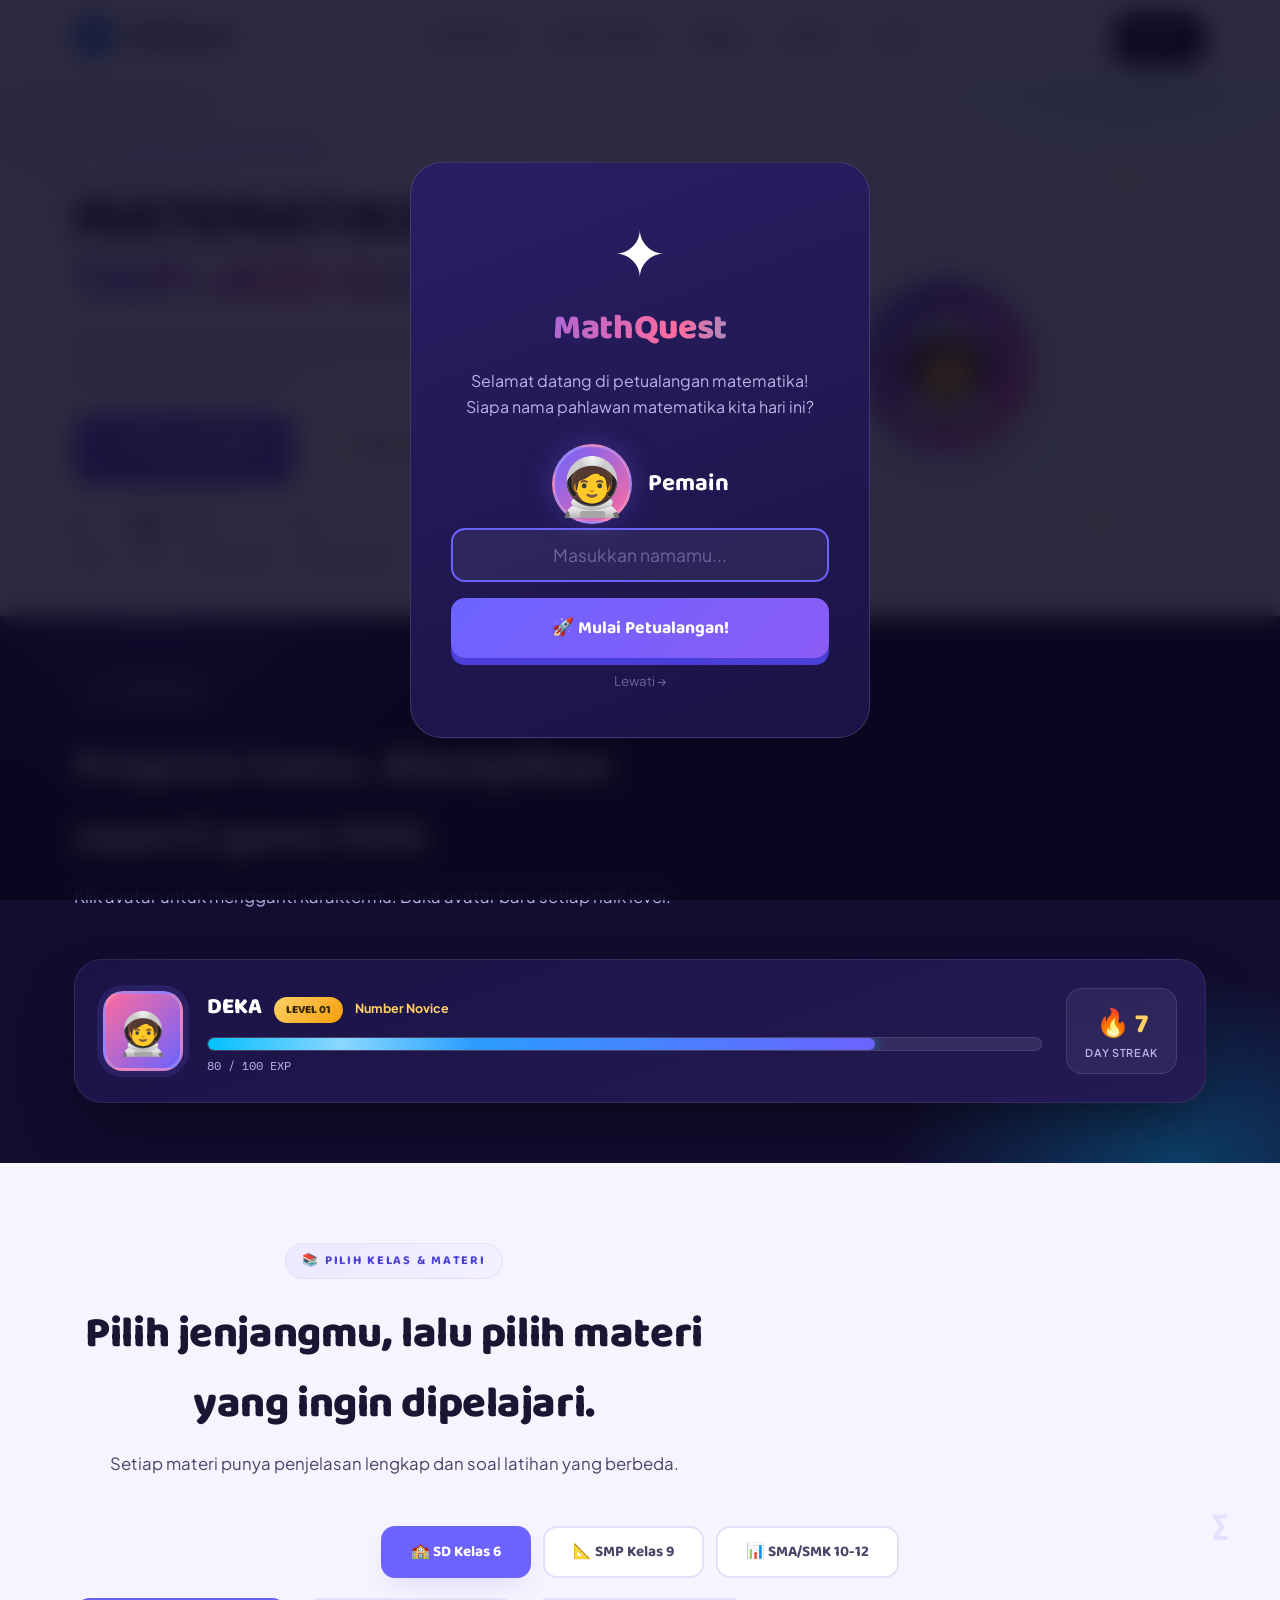
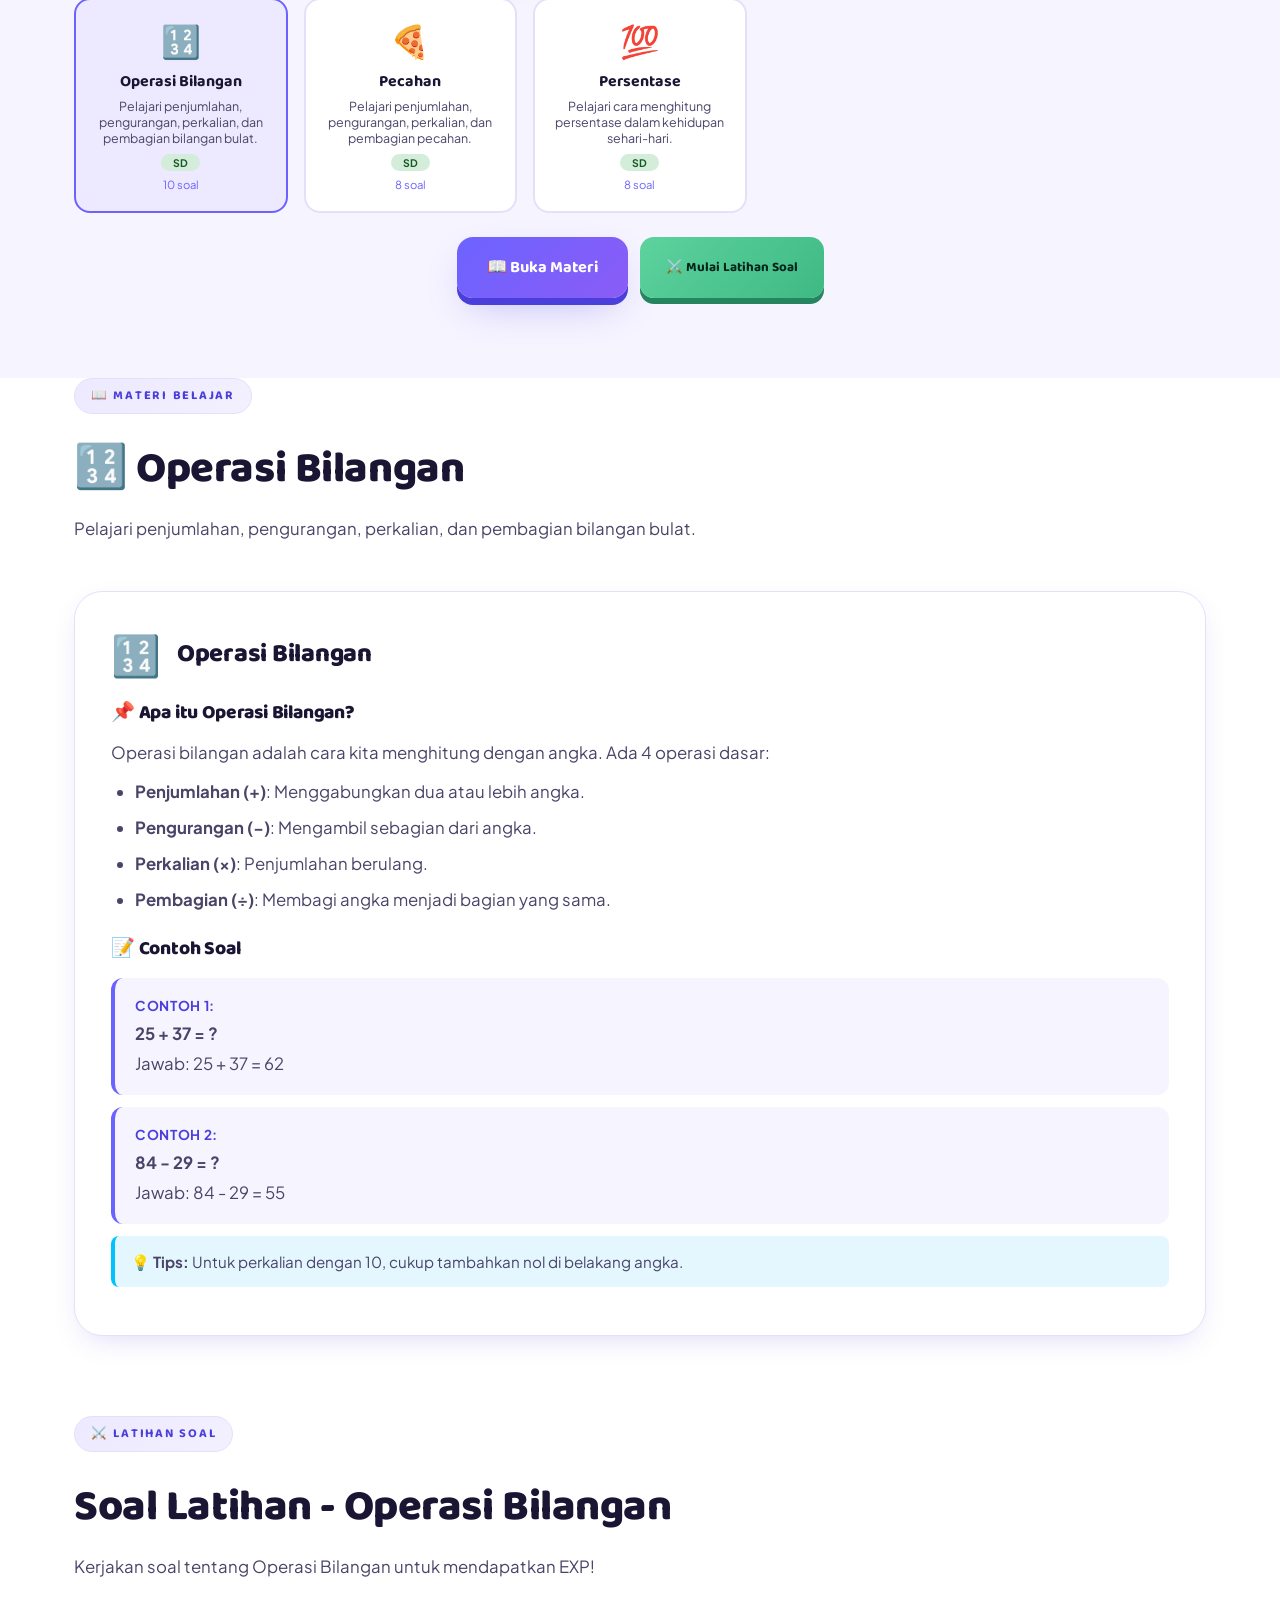
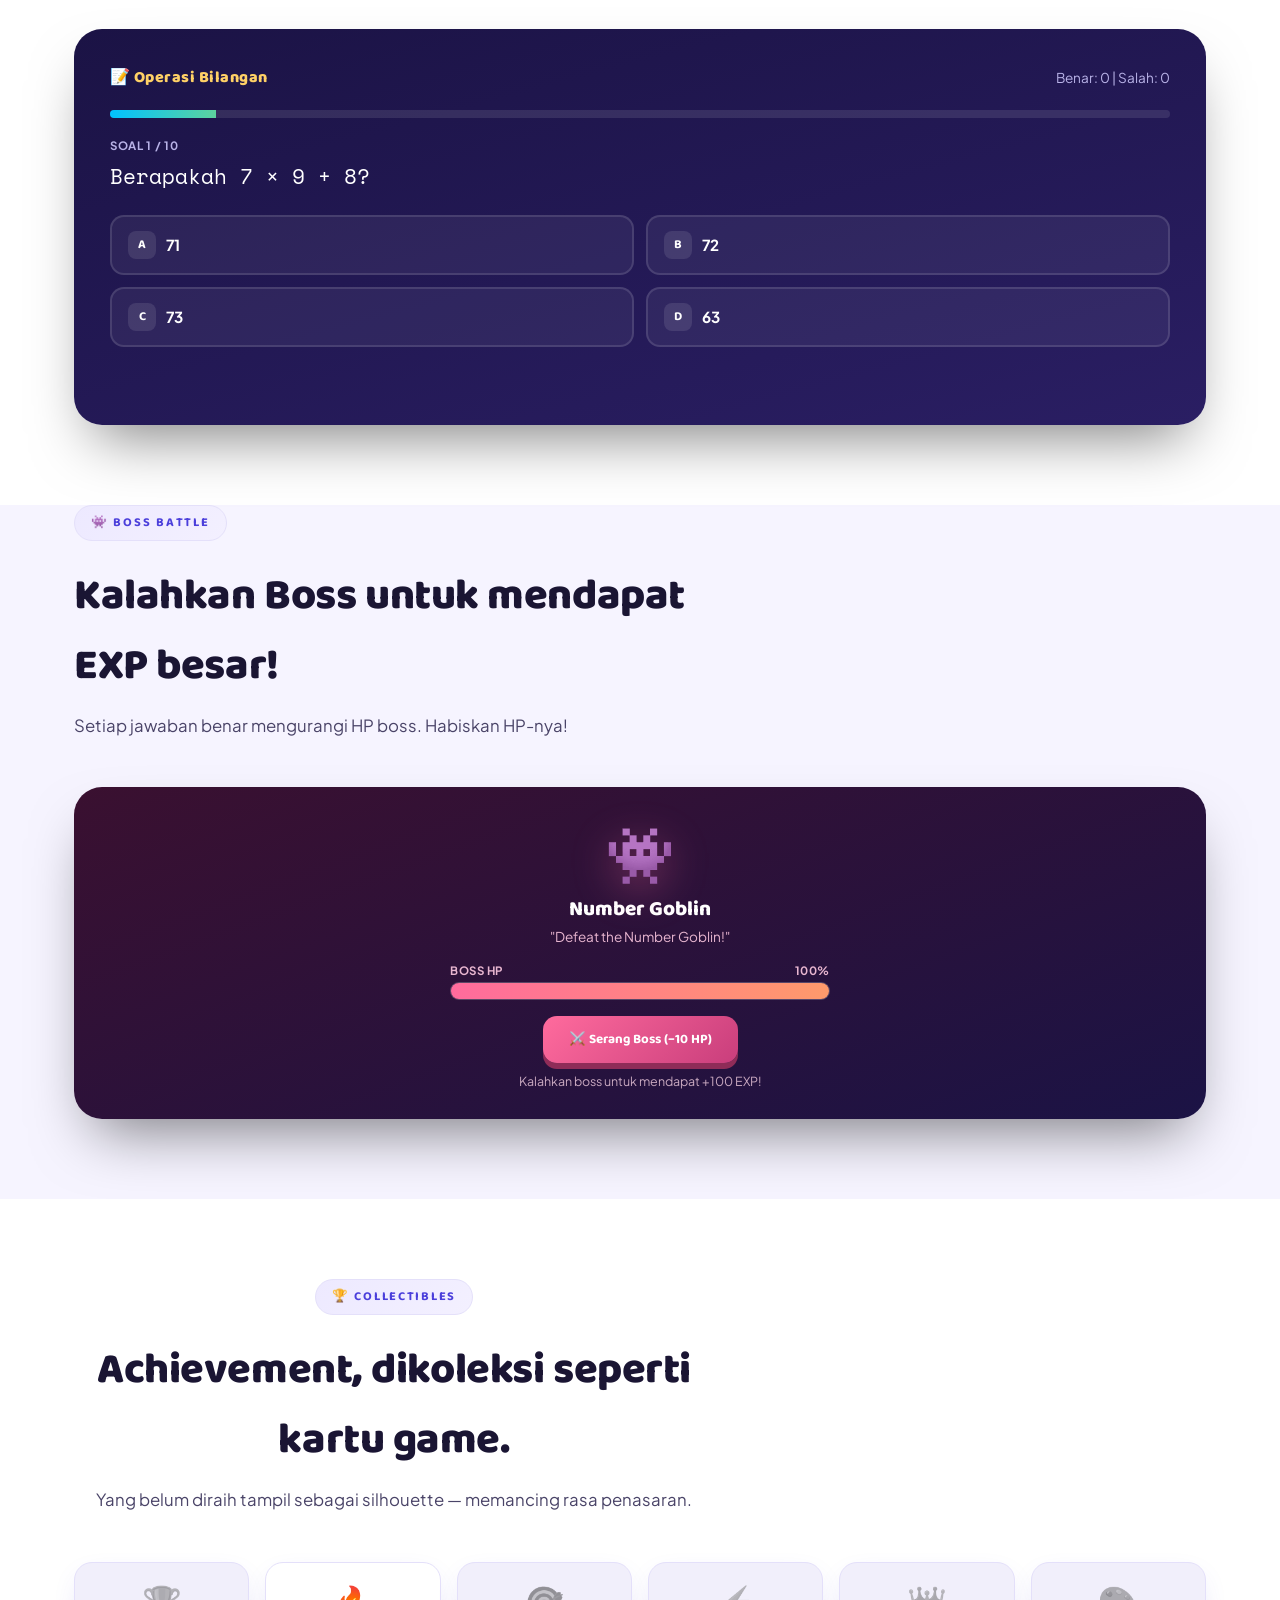
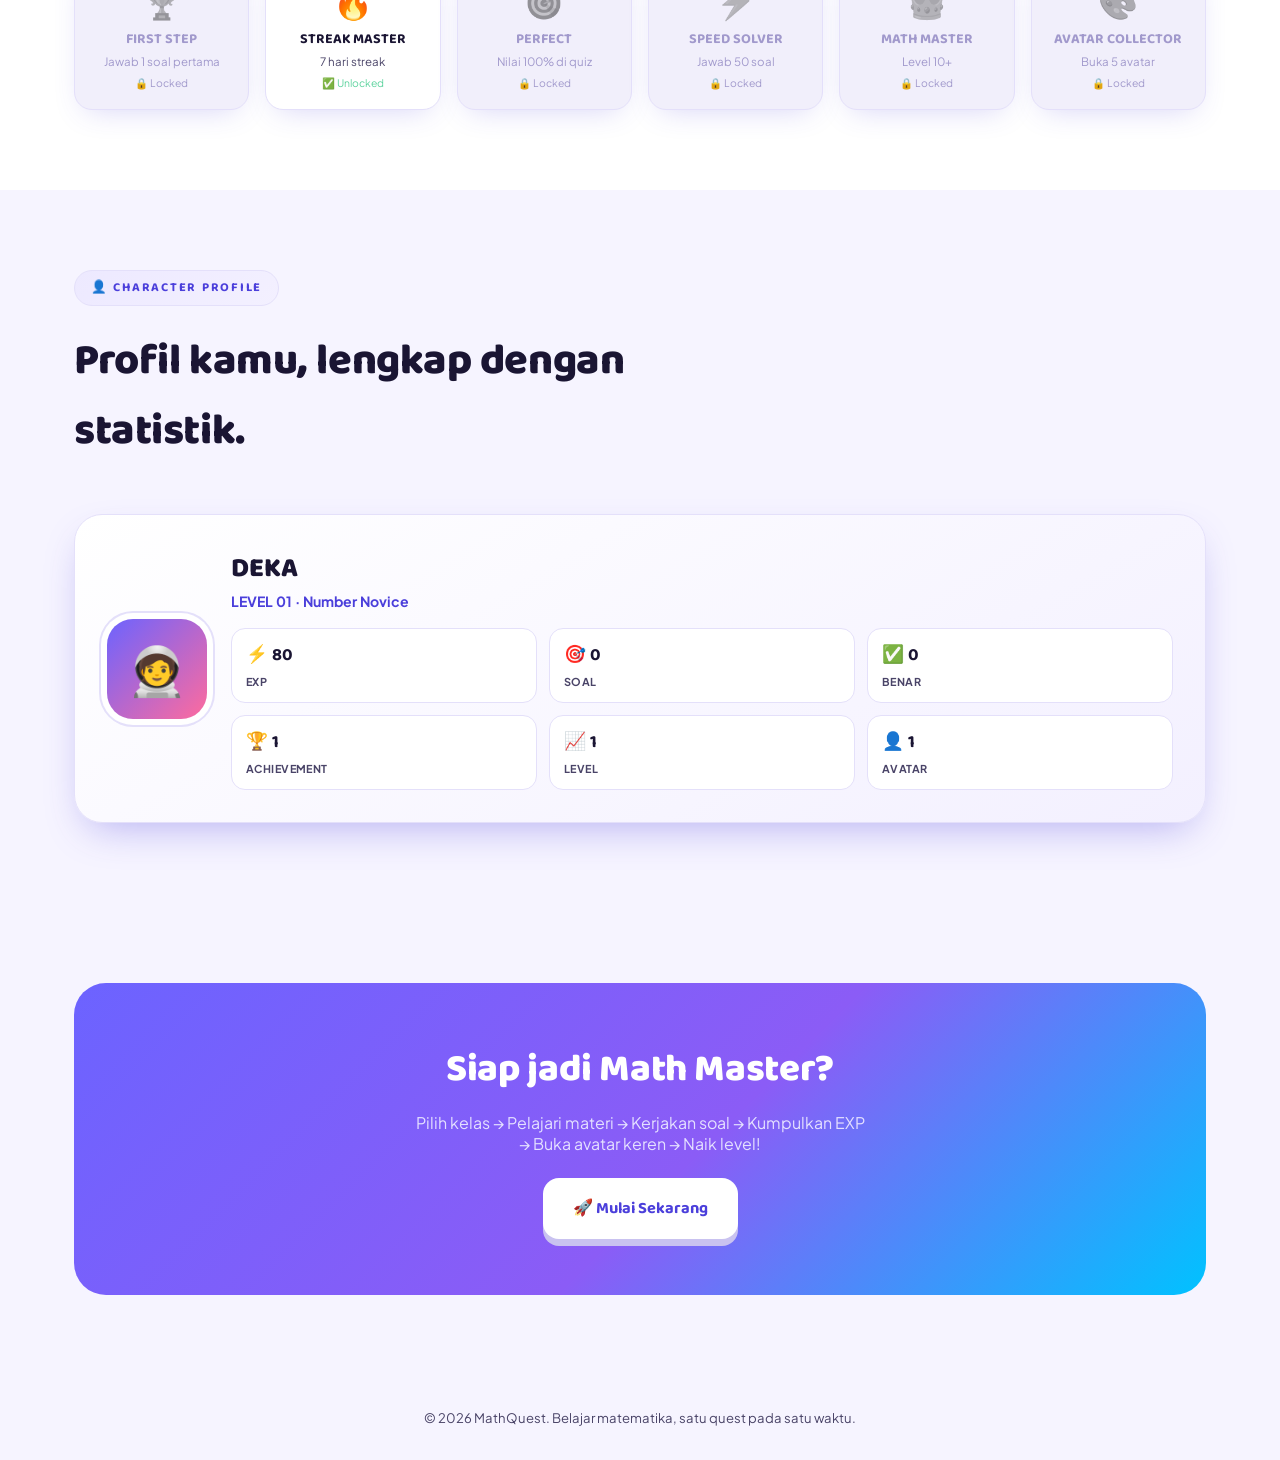
==== mtk.html @ 48d0fa5f "Initial commit PSAJ MTK" ====
<!DOCTYPE html>
<html lang="id">
<head>
    <meta charset="UTF-8" />
    <meta name="viewport" content="width=device-width, initial-scale=1.0" />
    <title>MathQuest — Matematika, Tapi Jadi Game</title>

    <link rel="preconnect" href="https://fonts.googleapis.com" />
    <link href="https://fonts.googleapis.com/css2?family=Baloo+2:wght@500;600;700;800&family=Plus+Jakarta+Sans:ital,wght@0,400;0,500;0,600;0,700;0,800;1,600&family=Space+Mono:wght@400;700&display=swap" rel="stylesheet" />

    <style>
        /* ============================================================
           ROOT & RESET
           ============================================================ */
        :root {
            --purple: #6C63FF;
            --purple-dark: #4B3FDB;
            --blue: #00C2FF;
            --yellow: #FFD166;
            --pink: #FF6B9D;
            --green: #5DD39E;
            --orange: #FF9A6B;
            --ink: #1A1533;
            --ink-soft: #4A4468;
            --bg: #F6F4FF;
            --bg-card: #FFFFFF;
            --bg-dark: #120C2E;
            --bg-dark-2: #1B1345;
            --line: #E4E0FA;
            --radius: 22px;
            --shadow-soft: 0 10px 30px -12px rgba(76, 63, 219, .25);
            --shadow-pop: 0 16px 40px -14px rgba(76, 63, 219, .4);
            font-size: 16px;
        }

        * {
            box-sizing: border-box;
            margin: 0;
            padding: 0;
        }

        html {
            scroll-behavior: smooth;
        }

        body {
            font-family: 'Plus Jakarta Sans', sans-serif;
            background: var(--bg);
            color: var(--ink);
            overflow-x: hidden;
            padding-bottom: 74px;
        }

        @media (min-width: 900px) {
            body {
                padding-bottom: 0;
            }
        }

        h1,
        h2,
        h3,
        .display {
            font-family: 'Baloo 2', sans-serif;
            font-weight: 800;
            letter-spacing: -.01em;
        }

        .mono {
            font-family: 'Space Mono', monospace;
        }

        a {
            text-decoration: none;
            color: inherit;
        }

        button {
            font-family: inherit;
            cursor: pointer;
            border: none;
        }

        ::selection {
            background: var(--purple);
            color: #fff;
        }

        @media (prefers-reduced-motion: reduce) {
            * {
                animation-duration: .001ms !important;
                animation-iteration-count: 1 !important;
                transition-duration: .001ms !important;
            }
        }

        /* ============================================================
           LAYOUT HELPERS
           ============================================================ */
        .wrap {
            max-width: 1180px;
            margin: 0 auto;
            padding: 0 24px;
        }

        .section {
            position: relative;
            padding: 80px 0;
        }

        .eyebrow {
            display: inline-flex;
            align-items: center;
            gap: 8px;
            font-family: 'Baloo 2', sans-serif;
            font-weight: 700;
            font-size: .78rem;
            letter-spacing: .14em;
            text-transform: uppercase;
            color: var(--purple-dark);
            background: linear-gradient(135deg, #EDE9FF, #F3F0FF);
            border: 1.5px solid var(--line);
            padding: 7px 16px;
            border-radius: 100px;
            margin-bottom: 20px;
        }

        .section-head {
            max-width: 640px;
            margin-bottom: 48px;
            position: relative;
            z-index: 1;
        }

        .section-head h2 {
            font-size: clamp(1.9rem, 3.6vw, 2.7rem);
        }

        .section-head p {
            margin-top: 12px;
            color: var(--ink-soft);
            font-size: 1.05rem;
            line-height: 1.6;
        }

        .reveal {
            opacity: 0;
            transform: translateY(24px);
            transition: all .7s cubic-bezier(.16, 1, .3, 1);
        }

        .reveal.in {
            opacity: 1;
            transform: translateY(0);
        }

        .btn-primary {
            font-family: 'Baloo 2', sans-serif;
            font-weight: 700;
            font-size: 1.02rem;
            background: linear-gradient(135deg, var(--purple), #8B5CF6);
            color: #fff;
            padding: 17px 30px;
            border-radius: 16px;
            box-shadow: 0 7px 0 var(--purple-dark), var(--shadow-pop);
            transition: transform .12s;
            display: inline-flex;
            align-items: center;
            gap: 10px;
        }

        .btn-primary:active {
            transform: translateY(5px);
            box-shadow: 0 2px 0 var(--purple-dark);
        }

        .btn-secondary {
            font-family: 'Baloo 2', sans-serif;
            font-weight: 700;
            font-size: .95rem;
            background: #fff;
            color: var(--ink);
            padding: 14px 24px;
            border-radius: 14px;
            border: 2px solid var(--line);
            transition: all .15s;
            display: inline-flex;
            align-items: center;
            gap: 8px;
        }

        .btn-secondary:hover {
            border-color: var(--purple);
            color: var(--purple-dark);
        }

        .btn-success {
            font-family: 'Baloo 2', sans-serif;
            font-weight: 700;
            background: linear-gradient(135deg, var(--green), #3FB984);
            color: #04241a;
            padding: 13px 26px;
            border-radius: 14px;
            box-shadow: 0 6px 0 #24855f;
        }

        .btn-success:active {
            transform: translateY(4px);
            box-shadow: 0 2px 0 #24855f;
        }

        .btn-danger {
            font-family: 'Baloo 2', sans-serif;
            font-weight: 700;
            background: linear-gradient(135deg, var(--pink), #C93E7C);
            color: #fff;
            padding: 13px 26px;
            border-radius: 14px;
            box-shadow: 0 6px 0 #8f2c58;
        }

        .btn-danger:active {
            transform: translateY(4px);
            box-shadow: 0 2px 0 #8f2c58;
        }

        .btn-sm {
            padding: 8px 16px;
            font-size: .8rem;
        }

        .hidden {
            display: none !important;
        }

        /* ============================================================
           ONBOARDING MODAL
           ============================================================ */
        .onboarding-overlay {
            position: fixed;
            inset: 0;
            background: rgba(10, 6, 30, .85);
            backdrop-filter: blur(12px);
            display: flex;
            align-items: center;
            justify-content: center;
            z-index: 200;
            padding: 20px;
        }

        .onboarding-overlay.hidden {
            display: none;
        }

        .onboarding-card {
            background: linear-gradient(160deg, #2A1E63, #1B1345);
            color: #fff;
            border-radius: 32px;
            padding: 48px 40px;
            max-width: 460px;
            width: 100%;
            border: 1px solid rgba(255, 255, 255, .14);
            text-align: center;
            animation: floatIn .6s cubic-bezier(.34, 1.56, .64, 1);
            position: relative;
            overflow: hidden;
        }

        @keyframes floatIn {
            0% {
                transform: scale(.8) translateY(30px);
                opacity: 0;
            }
            100% {
                transform: scale(1) translateY(0);
                opacity: 1;
            }
        }

        .onboarding-card .logo-big {
            font-size: 4rem;
            margin-bottom: 8px;
        }

        .onboarding-card h1 {
            font-family: 'Baloo 2', sans-serif;
            font-size: 2.2rem;
            background: linear-gradient(100deg, var(--purple), var(--pink) 60%, var(--blue));
            -webkit-background-clip: text;
            background-clip: text;
            color: transparent;
        }

        .onboarding-card p {
            color: #B9B3E8;
            margin: 12px 0 24px;
            font-size: 1rem;
            line-height: 1.6;
        }

        .onboarding-card .input-group {
            display: flex;
            flex-direction: column;
            gap: 12px;
            align-items: center;
        }

        .onboarding-card .input-group input {
            width: 100%;
            padding: 14px 20px;
            border-radius: 14px;
            border: 2px solid rgba(255, 255, 255, .12);
            background: rgba(255, 255, 255, .06);
            color: #fff;
            font-size: 1.1rem;
            font-family: 'Plus Jakarta Sans', sans-serif;
            text-align: center;
            transition: border-color .3s;
        }

        .onboarding-card .input-group input:focus {
            outline: none;
            border-color: var(--purple);
        }

        .onboarding-card .input-group input::placeholder {
            color: #6a64a0;
        }

        .onboarding-card .input-group .btn-start {
            width: 100%;
            font-family: 'Baloo 2', sans-serif;
            font-weight: 700;
            font-size: 1.1rem;
            background: linear-gradient(135deg, var(--purple), #8B5CF6);
            color: #fff;
            padding: 16px;
            border-radius: 14px;
            box-shadow: 0 7px 0 var(--purple-dark);
            transition: transform .12s;
            margin-top: 4px;
        }

        .onboarding-card .input-group .btn-start:active {
            transform: translateY(5px);
            box-shadow: 0 2px 0 var(--purple-dark);
        }

        .onboarding-card .input-group .btn-start:disabled {
            opacity: .5;
            transform: translateY(5px);
            box-shadow: 0 2px 0 var(--purple-dark);
            cursor: not-allowed;
        }

        .onboarding-card .avatar-preview-wrap {
            display: flex;
            align-items: center;
            justify-content: center;
            gap: 16px;
            margin: 12px 0 4px;
        }

        .onboarding-card .avatar-preview-wrap .preview-box {
            font-size: 3.5rem;
            background: linear-gradient(135deg, var(--purple), var(--pink));
            border-radius: 50%;
            width: 80px;
            height: 80px;
            display: flex;
            align-items: center;
            justify-content: center;
            border: 3px solid rgba(255, 255, 255, .2);
            box-shadow: 0 0 30px rgba(108, 99, 255, .3);
        }

        .onboarding-card .avatar-preview-wrap .preview-name {
            font-size: 1.5rem;
            font-weight: 700;
            font-family: 'Baloo 2', sans-serif;
            color: #fff;
        }

        .onboarding-card .skip-option {
            margin-top: 14px;
            font-size: .82rem;
            color: #6a64a0;
            cursor: pointer;
            transition: color .2s;
        }

        .onboarding-card .skip-option:hover {
            color: #B9B3E8;
        }

        /* ============================================================
           TOP NAV
           ============================================================ */
        .topnav {
            position: sticky;
            top: 0;
            z-index: 50;
            background: rgba(246, 244, 255, .82);
            backdrop-filter: blur(14px);
            border-bottom: 1px solid var(--line);
        }

        .topnav .wrap {
            display: flex;
            align-items: center;
            justify-content: space-between;
            height: 72px;
        }

        .logo {
            display: flex;
            align-items: center;
            gap: 10px;
            font-family: 'Baloo 2', sans-serif;
            font-weight: 800;
            font-size: 1.35rem;
        }

        .logo-badge {
            width: 38px;
            height: 38px;
            border-radius: 12px;
            background: linear-gradient(135deg, var(--purple), var(--blue));
            display: flex;
            align-items: center;
            justify-content: center;
            color: #fff;
            font-size: 1.15rem;
            transform: rotate(-6deg);
            box-shadow: var(--shadow-soft);
        }

        .navlinks {
            display: none;
            gap: 6px;
            align-items: center;
        }

        @media (min-width: 900px) {
            .navlinks {
                display: flex;
            }
        }

        .navlinks a {
            font-weight: 700;
            font-size: .92rem;
            color: var(--ink-soft);
            padding: 9px 16px;
            border-radius: 100px;
            transition: all .2s;
        }

        .navlinks a:hover {
            background: #EDE9FF;
            color: var(--purple-dark);
        }

        .nav-cta {
            font-family: 'Baloo 2', sans-serif;
            font-weight: 700;
            font-size: .92rem;
            background: var(--ink);
            color: #fff;
            padding: 11px 22px;
            border-radius: 100px;
            box-shadow: 0 6px 0 #000;
            transition: transform .12s;
        }

        .nav-cta:active {
            transform: translateY(4px);
            box-shadow: 0 2px 0 #000;
        }

        /* ============================================================
           HERO
           ============================================================ */
        .hero {
            position: relative;
            overflow: hidden;
            padding: 60px 0 50px;
            background:
                radial-gradient(600px 340px at 88% -6%, rgba(0, 194, 255, .20), transparent 60%),
                radial-gradient(560px 360px at 8% 8%, rgba(255, 107, 157, .16), transparent 60%);
        }

        .hero-grid {
            display: grid;
            grid-template-columns: 1fr;
            gap: 40px;
            align-items: center;
        }

        @media (min-width: 980px) {
            .hero-grid {
                grid-template-columns: 1.05fr .95fr;
            }
        }

        .hero h1 {
            font-size: clamp(2.4rem, 5.5vw, 3.8rem);
            line-height: 1.02;
            color: var(--ink);
        }

        .hero h1 .accent {
            background: linear-gradient(100deg, var(--purple), var(--pink) 60%, var(--blue));
            -webkit-background-clip: text;
            background-clip: text;
            color: transparent;
        }

        .hero p.lead {
            margin-top: 18px;
            font-size: 1.08rem;
            color: var(--ink-soft);
            max-width: 520px;
            line-height: 1.6;
        }

        .hero-cta {
            display: flex;
            flex-wrap: wrap;
            gap: 14px;
            margin-top: 28px;
        }

        .hero-stats {
            display: flex;
            gap: 28px;
            margin-top: 34px;
            flex-wrap: wrap;
        }

        .hero-stat b {
            display: block;
            font-family: 'Baloo 2', sans-serif;
            font-size: 1.4rem;
            color: var(--ink);
        }

        .hero-stat span {
            font-size: .78rem;
            color: var(--ink-soft);
            font-weight: 600;
        }

        .hero-stage {
            position: relative;
            height: 380px;
        }

        .stage-blob {
            position: absolute;
            inset: 6% 4%;
            border-radius: 44% 56% 58% 42% / 48% 42% 58% 52%;
            background: linear-gradient(150deg, #EDE9FF, #E4F7FF);
            border: 2px dashed #D6CFFC;
            animation: blobmove 12s ease-in-out infinite;
        }

        @keyframes blobmove {
            0%,
            100% {
                border-radius: 44% 56% 58% 42% / 48% 42% 58% 52%;
            }
            50% {
                border-radius: 58% 42% 46% 54% / 40% 56% 44% 60%;
            }
        }

        .hero-avatar {
            position: absolute;
            left: 50%;
            top: 54%;
            transform: translate(-50%, -50%);
            width: 180px;
            height: 180px;
            font-size: 6rem;
            display: flex;
            align-items: center;
            justify-content: center;
            background: linear-gradient(135deg, var(--purple), var(--pink));
            border-radius: 50%;
            border: 4px solid #fff;
            box-shadow: var(--shadow-pop);
        }

        .float-chip {
            position: absolute;
            font-family: 'Baloo 2', sans-serif;
            font-weight: 700;
            font-size: .78rem;
            background: #fff;
            padding: 8px 14px;
            border-radius: 12px;
            box-shadow: var(--shadow-soft);
            display: flex;
            align-items: center;
            gap: 6px;
            border: 1px solid var(--line);
            animation: chipfloat 5s ease-in-out infinite;
        }

        @keyframes chipfloat {
            0%,
            100% {
                transform: translateY(0);
            }
            50% {
                transform: translateY(-12px);
            }
        }

        .chip-1 {
            top: 4%;
            left: 2%;
            color: var(--green);
            animation-delay: .2s;
        }
        .chip-2 {
            top: 0%;
            right: 2%;
            color: var(--pink);
            animation-delay: 1.1s;
        }
        .chip-3 {
            bottom: 18%;
            left: -2%;
            color: #F59E0B;
            animation-delay: 2s;
        }
        .chip-4 {
            bottom: 0%;
            right: 4%;
            color: var(--purple);
            animation-delay: .7s;
        }

        /* ============================================================
           DASHBOARD HUD
           ============================================================ */
        .hud-section {
            background: var(--bg-dark);
            position: relative;
            overflow: hidden;
            color: #fff;
            padding: 60px 0;
        }

        .hud-section::before {
            content: "";
            position: absolute;
            inset: 0;
            background:
                radial-gradient(500px 300px at 12% 0%, rgba(108, 99, 255, .35), transparent 60%),
                radial-gradient(480px 320px at 92% 100%, rgba(0, 194, 255, .28), transparent 60%);
        }

        .hud-section .section-head p {
            color: #B9B3E8;
        }

        .hud-section .eyebrow {
            background: rgba(255, 255, 255, .08);
            border-color: rgba(255, 255, 255, .14);
            color: #C9C4FF;
        }

        .hud-card {
            position: relative;
            z-index: 1;
            background: linear-gradient(160deg, var(--bg-dark-2), #231A54);
            border: 1px solid rgba(255, 255, 255, .09);
            border-radius: 28px;
            padding: 28px;
            display: grid;
            grid-template-columns: auto 1fr auto;
            gap: 24px;
            align-items: center;
            box-shadow: 0 30px 60px -20px rgba(0, 0, 0, .5);
        }

        @media (max-width: 760px) {
            .hud-card {
                grid-template-columns: 1fr;
                text-align: center;
            }
        }

        .hud-avatar {
            width: 80px;
            height: 80px;
            border-radius: 20px;
            background: linear-gradient(135deg, var(--pink), var(--purple));
            display: flex;
            align-items: center;
            justify-content: center;
            font-size: 2.6rem;
            border: 3px solid rgba(255, 255, 255, .18);
            box-shadow: 0 0 0 6px rgba(108, 99, 255, .15);
            cursor: pointer;
            transition: transform .2s;
            position: relative;
        }

        .hud-avatar:hover {
            transform: scale(1.05);
        }

        .hud-avatar .lock-badge {
            position: absolute;
            top: -6px;
            right: -6px;
            font-size: .7rem;
            background: rgba(0, 0, 0, .7);
            border-radius: 50%;
            padding: 2px 4px;
            line-height: 1;
        }

        .hud-mid .name-row {
            display: flex;
            align-items: baseline;
            gap: 12px;
            flex-wrap: wrap;
        }

        @media (max-width: 760px) {
            .hud-mid .name-row {
                justify-content: center;
            }
        }

        .hud-mid .name {
            font-family: 'Baloo 2', sans-serif;
            font-weight: 800;
            font-size: 1.4rem;
        }

        .hud-mid .title-tag {
            font-size: .78rem;
            color: var(--yellow);
            font-weight: 700;
        }

        .level-pill {
            font-family: 'Baloo 2', sans-serif;
            font-weight: 800;
            font-size: .72rem;
            background: linear-gradient(135deg, var(--yellow), #F59E0B);
            color: #3D2A00;
            padding: 4px 12px;
            border-radius: 100px;
        }

        .exp-track {
            margin-top: 12px;
            height: 14px;
            border-radius: 100px;
            background: rgba(255, 255, 255, .09);
            overflow: hidden;
            position: relative;
            border: 1px solid rgba(255, 255, 255, .1);
        }

        .exp-fill {
            height: 100%;
            width: 0%;
            border-radius: 100px;
            background: linear-gradient(90deg, var(--blue), var(--purple));
            box-shadow: 0 0 16px rgba(0, 194, 255, .7);
            transition: width 1.4s cubic-bezier(.16, 1, .3, 1);
            position: relative;
        }

        .exp-fill::after {
            content: "";
            position: absolute;
            inset: 0;
            background: linear-gradient(90deg, transparent, rgba(255, 255, 255, .5), transparent);
            width: 40%;
            animation: shine 2.2s ease-in-out infinite;
        }

        @keyframes shine {
            0% {
                transform: translateX(-120%);
            }
            100% {
                transform: translateX(340%);
            }
        }

        .exp-label {
            margin-top: 6px;
            font-size: .75rem;
            color: #B9B3E8;
            font-family: 'Space Mono', monospace;
        }

        .hud-streak {
            text-align: center;
            background: rgba(255, 255, 255, .06);
            border-radius: 16px;
            padding: 14px 18px;
            border: 1px solid rgba(255, 255, 255, .1);
        }

        .hud-streak .num {
            font-family: 'Baloo 2', sans-serif;
            font-size: 1.7rem;
            font-weight: 800;
            color: var(--yellow);
        }

        .hud-streak .lbl {
            font-size: .68rem;
            color: #B9B3E8;
            font-weight: 600;
            text-transform: uppercase;
            letter-spacing: .06em;
        }

        /* ============================================================
           CLASS SELECTOR
           ============================================================ */
        .class-selector {
            display: flex;
            gap: 12px;
            flex-wrap: wrap;
            margin-top: 16px;
        }

        .class-btn {
            font-family: 'Baloo 2', sans-serif;
            font-weight: 700;
            padding: 12px 28px;
            border-radius: 14px;
            border: 2px solid var(--line);
            background: #fff;
            color: var(--ink-soft);
            transition: all .2s;
            font-size: .95rem;
        }

        .class-btn:hover {
            border-color: var(--purple);
            color: var(--purple-dark);
        }

        .class-btn.active {
            border-color: var(--purple);
            background: var(--purple);
            color: #fff;
            box-shadow: var(--shadow-soft);
        }

        .class-btn .emoji {
            margin-right: 6px;
        }

        /* ============================================================
           MATERIAL SELECTOR
           ============================================================ */
        .material-grid {
            display: grid;
            grid-template-columns: repeat(auto-fill, minmax(200px, 1fr));
            gap: 16px;
            margin-top: 20px;
        }

        .material-card {
            background: #fff;
            border: 2px solid var(--line);
            border-radius: 16px;
            padding: 20px;
            text-align: center;
            transition: all .2s;
            cursor: pointer;
        }

        .material-card:hover {
            border-color: var(--purple);
            transform: translateY(-4px);
            box-shadow: var(--shadow-soft);
        }

        .material-card.active {
            border-color: var(--purple);
            background: #EDE9FF;
        }

        .material-card .icon {
            font-size: 2rem;
            margin-bottom: 8px;
        }

        .material-card h4 {
            font-family: 'Baloo 2', sans-serif;
            font-size: 1rem;
            margin-bottom: 4px;
        }

        .material-card p {
            font-size: .78rem;
            color: var(--ink-soft);
        }

        .material-card .badge {
            display: inline-block;
            font-size: .65rem;
            font-weight: 700;
            padding: 2px 12px;
            border-radius: 100px;
            margin-top: 8px;
        }

        .badge-sd {
            background: #D4EDDA;
            color: #155724;
        }
        .badge-smp {
            background: #FFF3CD;
            color: #856404;
        }
        .badge-sma {
            background: #F8D7DA;
            color: #721C24;
        }

        /* ============================================================
           MATERI BELAJAR
           ============================================================ */
        .materi-section {
            background: #fff;
            border-radius: 28px;
            padding: 36px;
            border: 1px solid var(--line);
            box-shadow: var(--shadow-soft);
            margin-top: 24px;
        }

        .materi-section .materi-header {
            display: flex;
            align-items: center;
            gap: 16px;
            margin-bottom: 16px;
        }

        .materi-section .materi-header .icon {
            font-size: 2.5rem;
        }

        .materi-section .materi-header h2 {
            font-family: 'Baloo 2', sans-serif;
            font-size: 1.6rem;
        }

        .materi-section .materi-body {
            font-size: 1.05rem;
            line-height: 1.8;
            color: var(--ink-soft);
        }

        .materi-section .materi-body h3 {
            font-family: 'Baloo 2', sans-serif;
            font-size: 1.2rem;
            color: var(--ink);
            margin: 16px 0 8px;
        }

        .materi-section .materi-body ul {
            padding-left: 24px;
            margin: 8px 0 12px;
        }

        .materi-section .materi-body li {
            margin-bottom: 6px;
        }

        .materi-section .materi-body .contoh {
            background: #F6F4FF;
            border-left: 4px solid var(--purple);
            padding: 16px 20px;
            border-radius: 12px;
            margin: 12px 0;
        }

        .materi-section .materi-body .contoh .label {
            font-weight: 700;
            color: var(--purple-dark);
            font-size: .85rem;
            text-transform: uppercase;
            letter-spacing: .05em;
        }

        .materi-section .materi-body .rumus {
            background: #FFF6E0;
            border: 1px solid #FCE7B0;
            padding: 16px 20px;
            border-radius: 12px;
            font-family: 'Space Mono', monospace;
            font-size: 1.1rem;
            text-align: center;
            margin: 12px 0;
        }

        .materi-section .materi-body .tip {
            background: #E4F7FF;
            border-left: 4px solid var(--blue);
            padding: 12px 16px;
            border-radius: 8px;
            margin: 12px 0;
            font-size: .95rem;
        }

        /* ============================================================
           QUIZ
           ============================================================ */
        .quiz-section {
            background: linear-gradient(165deg, #1B1345, #2A1E63);
            color: #fff;
            border-radius: 28px;
            padding: 36px;
            position: relative;
            overflow: hidden;
            box-shadow: 0 30px 60px -20px rgba(0, 0, 0, .5);
            margin-top: 24px;
        }

        .quiz-head {
            display: flex;
            justify-content: space-between;
            align-items: center;
            flex-wrap: wrap;
            gap: 14px;
            margin-bottom: 20px;
        }

        .quiz-tag {
            font-family: 'Baloo 2', sans-serif;
            font-weight: 800;
            letter-spacing: .03em;
            font-size: 1rem;
            color: var(--yellow);
        }

        .quiz-progress {
            height: 8px;
            border-radius: 100px;
            background: rgba(255, 255, 255, .1);
            overflow: hidden;
            margin-bottom: 20px;
        }

        .quiz-progress-fill {
            height: 100%;
            width: 0%;
            background: linear-gradient(90deg, var(--blue), var(--green));
            transition: width .6s ease;
        }

        .quiz-question-num {
            font-size: .72rem;
            color: #B9B3E8;
            font-weight: 700;
            letter-spacing: .06em;
            text-transform: uppercase;
            margin-bottom: 8px;
        }

        .quiz-question-text {
            font-family: 'Space Mono', monospace;
            font-size: 1.3rem;
            line-height: 1.5;
            margin-bottom: 22px;
        }

        .quiz-options {
            display: grid;
            grid-template-columns: 1fr 1fr;
            gap: 12px;
        }

        @media (max-width: 560px) {
            .quiz-options {
                grid-template-columns: 1fr;
            }
        }

        .quiz-opt {
            background: rgba(255, 255, 255, .06);
            border: 2px solid rgba(255, 255, 255, .12);
            border-radius: 14px;
            padding: 14px 16px;
            text-align: left;
            color: #fff;
            font-weight: 700;
            font-size: .95rem;
            display: flex;
            align-items: center;
            gap: 10px;
            transition: all .18s;
        }

        .quiz-opt .k {
            font-family: 'Baloo 2', sans-serif;
            width: 28px;
            height: 28px;
            border-radius: 8px;
            background: rgba(255, 255, 255, .1);
            display: flex;
            align-items: center;
            justify-content: center;
            font-size: .78rem;
            flex: none;
        }

        .quiz-opt:hover {
            border-color: var(--blue);
            background: rgba(0, 194, 255, .1);
        }

        .quiz-opt.correct {
            border-color: var(--green);
            background: rgba(93, 211, 158, .22);
        }

        .quiz-opt.wrong {
            border-color: var(--pink);
            background: rgba(255, 107, 157, .2);
        }

        .quiz-opt.disabled {
            pointer-events: none;
        }

        .quiz-feedback {
            margin-top: 18px;
            font-family: 'Baloo 2', sans-serif;
            font-weight: 700;
            font-size: 1rem;
            min-height: 24px;
            display: flex;
            align-items: center;
            gap: 10px;
            flex-wrap: wrap;
        }

        .quiz-feedback.correct {
            color: var(--green);
        }

        .quiz-feedback.wrong {
            color: var(--pink);
        }

        .quiz-feedback .expgain {
            font-family: 'Space Mono', monospace;
            background: rgba(93, 211, 158, .15);
            padding: 2px 10px;
            border-radius: 6px;
            font-size: .8rem;
        }

        .quiz-feedback .explanation {
            font-size: .85rem;
            color: #B9B3E8;
            font-weight: 400;
            font-family: 'Plus Jakarta Sans', sans-serif;
            display: block;
            width: 100%;
            margin-top: 4px;
            padding: 10px 14px;
            background: rgba(255, 255, 255, .06);
            border-radius: 10px;
            border-left: 3px solid var(--yellow);
        }

        .quiz-next-btn {
            margin-top: 16px;
            font-family: 'Baloo 2', sans-serif;
            font-weight: 700;
            background: var(--yellow);
            color: #3D2A00;
            padding: 12px 28px;
            border-radius: 12px;
            display: none;
        }

        .quiz-next-btn.show {
            display: inline-flex;
        }

        .quiz-result {
            text-align: center;
            padding: 20px 0;
        }

        .quiz-result .big {
            font-family: 'Baloo 2', sans-serif;
            font-size: 3rem;
        }

        .quiz-result .sub {
            font-size: 1.1rem;
            color: #B9B3E8;
            margin-top: 6px;
        }

        /* ============================================================
           AVATAR SELECTOR MODAL
           ============================================================ */
        .modal-overlay {
            position: fixed;
            inset: 0;
            background: rgba(10, 6, 30, .72);
            backdrop-filter: blur(6px);
            display: none;
            align-items: center;
            justify-content: center;
            z-index: 100;
            padding: 20px;
        }

        .modal-overlay.show {
            display: flex;
        }

        .modal-card {
            background: linear-gradient(160deg, #2A1E63, #1B1345);
            color: #fff;
            border-radius: 28px;
            padding: 40px 32px;
            text-align: center;
            max-width: 500px;
            width: 100%;
            border: 1px solid rgba(255, 255, 255, .14);
            transform: scale(.8);
            opacity: 0;
            transition: all .35s cubic-bezier(.34, 1.56, .64, 1);
            position: relative;
            overflow: hidden;
            max-height: 90vh;
            overflow-y: auto;
        }

        .modal-overlay.show .modal-card {
            transform: scale(1);
            opacity: 1;
        }

        .modal-title {
            font-family: 'Baloo 2', sans-serif;
            font-size: 1.5rem;
            margin-bottom: 16px;
        }

        .modal-subtitle {
            font-size: .85rem;
            color: #B9B3E8;
            margin-bottom: 16px;
        }

        .avatar-grid {
            display: grid;
            grid-template-columns: repeat(4, 1fr);
            gap: 10px;
            margin: 12px 0;
        }

        .avatar-option {
            font-size: 2rem;
            padding: 10px;
            border-radius: 12px;
            border: 2px solid rgba(255, 255, 255, .1);
            background: rgba(255, 255, 255, .05);
            transition: all .2s;
            cursor: pointer;
            position: relative;
        }

        .avatar-option:hover:not(.locked) {
            border-color: var(--purple);
            background: rgba(108, 99, 255, .2);
        }

        .avatar-option.active {
            border-color: var(--yellow);
            background: rgba(255, 209, 102, .2);
            box-shadow: 0 0 20px rgba(255, 209, 102, .2);
        }

        .avatar-option.locked {
            opacity: .4;
            cursor: not-allowed;
            filter: grayscale(1);
        }

        .avatar-option .lock-icon {
            position: absolute;
            top: 2px;
            right: 4px;
            font-size: .65rem;
        }

        .avatar-option .level-req {
            display: block;
            font-size: .55rem;
            color: #B9B3E8;
            margin-top: 2px;
        }

        .modal-close-btn {
            margin-top: 16px;
            font-family: 'Baloo 2', sans-serif;
            font-weight: 700;
            background: var(--yellow);
            color: #3D2A00;
            padding: 12px 28px;
            border-radius: 12px;
            width: 100%;
        }

        .custom-avatar-section {
            margin-top: 16px;
            padding-top: 16px;
            border-top: 1px solid rgba(255, 255, 255, .1);
        }

        .custom-avatar-section label {
            display: block;
            font-size: .85rem;
            font-weight: 600;
            margin-bottom: 6px;
            color: #B9B3E8;
        }

        .custom-avatar-input {
            display: flex;
            gap: 8px;
            align-items: center;
        }

        .custom-avatar-input input {
            flex: 1;
            padding: 10px 14px;
            border-radius: 10px;
            border: 2px solid rgba(255, 255, 255, .1);
            background: rgba(255, 255, 255, .05);
            color: #fff;
            font-size: 1rem;
            font-family: inherit;
        }

        .custom-avatar-input input:focus {
            outline: none;
            border-color: var(--purple);
        }

        .custom-avatar-input input::placeholder {
            color: #6a64a0;
        }

        .custom-avatar-preview {
            font-size: 2.2rem;
            padding: 6px 12px;
            background: rgba(255, 255, 255, .05);
            border-radius: 10px;
            border: 2px solid rgba(255, 255, 255, .1);
            min-width: 56px;
            text-align: center;
        }

        .btn-add-custom {
            font-family: 'Baloo 2', sans-serif;
            font-weight: 700;
            background: var(--purple);
            color: #fff;
            padding: 10px 18px;
            border-radius: 10px;
            font-size: .85rem;
            transition: all .2s;
        }

        .btn-add-custom:hover {
            background: var(--purple-dark);
        }

        /* ============================================================
           LEVEL UP MODAL
           ============================================================ */
        .modal-level {
            background: linear-gradient(160deg, #2A1E63, #1B1345);
            color: #fff;
            border-radius: 28px;
            padding: 40px 32px;
            text-align: center;
            max-width: 340px;
            width: 100%;
            border: 1px solid rgba(255, 255, 255, .14);
            transform: scale(.8);
            opacity: 0;
            transition: all .35s cubic-bezier(.34, 1.56, .64, 1);
        }

        .modal-overlay.show .modal-level {
            transform: scale(1);
            opacity: 1;
        }

        .modal-sparkle {
            font-size: 1.4rem;
            letter-spacing: 6px;
            color: var(--yellow);
        }

        .modal-lvl {
            font-family: 'Baloo 2', sans-serif;
            font-size: 2.4rem;
            font-weight: 800;
            margin: 8px 0 2px;
        }

        .modal-sub {
            color: var(--blue);
            font-weight: 700;
        }

        .modal-rewards {
            margin-top: 18px;
            display: flex;
            flex-direction: column;
            gap: 8px;
            text-align: left;
        }

        .modal-rewards div {
            background: rgba(255, 255, 255, .08);
            border-radius: 10px;
            padding: 8px 14px;
            font-size: .85rem;
            font-weight: 600;
        }

        /* ============================================================
           BOSS
           ============================================================ */
        .boss-card {
            background: linear-gradient(160deg, #3A1030, #1B1345);
            color: #fff;
            border-radius: 28px;
            padding: 30px;
            text-align: center;
            box-shadow: 0 30px 60px -20px rgba(0, 0, 0, .5);
        }

        .boss-emoji {
            font-size: 3.5rem;
            margin-bottom: 4px;
            filter: drop-shadow(0 10px 20px rgba(255, 107, 157, .4));
            animation: bossfloat 3s ease-in-out infinite;
        }

        @keyframes bossfloat {
            0%,
            100% {
                transform: translateY(0) rotate(-2deg);
            }
            50% {
                transform: translateY(-8px) rotate(2deg);
            }
        }

        .boss-name {
            font-family: 'Baloo 2', sans-serif;
            font-weight: 800;
            font-size: 1.3rem;
        }

        .boss-sub {
            color: #E8B6D0;
            font-size: .85rem;
            margin-top: 2px;
            margin-bottom: 18px;
        }

        .hp-wrap {
            max-width: 380px;
            margin: 0 auto;
        }

        .hp-label {
            display: flex;
            justify-content: space-between;
            font-size: .72rem;
            font-weight: 700;
            color: #E8B6D0;
            margin-bottom: 4px;
            text-transform: uppercase;
            letter-spacing: .05em;
        }

        .hp-track {
            height: 18px;
            border-radius: 100px;
            background: rgba(255, 255, 255, .1);
            overflow: hidden;
            border: 1px solid rgba(255, 255, 255, .14);
        }

        .hp-fill {
            height: 100%;
            width: 100%;
            background: linear-gradient(90deg, var(--pink), #FF9A6B);
            transition: width .7s cubic-bezier(.16, 1, .3, 1);
        }

        .boss-note {
            margin-top: 10px;
            font-size: .78rem;
            color: #C9A9C0;
        }

        .boss-attack-btn {
            margin-top: 16px;
        }

        /* ============================================================
           ACHIEVEMENTS
           ============================================================ */
        .ach-grid {
            display: grid;
            grid-template-columns: repeat(auto-fill, minmax(150px, 1fr));
            gap: 16px;
        }

        .ach-card {
            background: #fff;
            border: 1px solid var(--line);
            border-radius: 18px;
            padding: 18px 14px;
            text-align: center;
            box-shadow: var(--shadow-soft);
            transition: transform .18s;
        }

        .ach-card:hover {
            transform: translateY(-4px);
        }

        .ach-icon {
            font-size: 2rem;
            margin-bottom: 6px;
        }

        .ach-card h4 {
            font-family: 'Baloo 2', sans-serif;
            font-size: .88rem;
            margin-bottom: 4px;
        }

        .ach-card p {
            font-size: .72rem;
            color: var(--ink-soft);
            line-height: 1.4;
        }

        .ach-card.locked {
            background: #F1EFFB;
        }

        .ach-card.locked .ach-icon {
            filter: grayscale(1) brightness(.6);
            opacity: .5;
        }

        .ach-card.locked h4,
        .ach-card.locked p {
            color: #A199CC;
        }

        /* ============================================================
           PROFILE
           ============================================================ */
        .profile-card {
            background: linear-gradient(150deg, #fff, #F3F0FF);
            border: 1px solid var(--line);
            border-radius: 28px;
            padding: 32px;
            display: grid;
            grid-template-columns: auto 1fr;
            gap: 24px;
            align-items: center;
            box-shadow: var(--shadow-pop);
        }

        @media (max-width: 700px) {
            .profile-card {
                grid-template-columns: 1fr;
                text-align: center;
                justify-items: center;
            }
        }

        .profile-avatar {
            width: 100px;
            height: 100px;
            border-radius: 26px;
            background: linear-gradient(135deg, var(--purple), var(--pink));
            display: flex;
            align-items: center;
            justify-content: center;
            font-size: 3rem;
            color: #fff;
            box-shadow: 0 0 0 6px #fff, 0 0 0 8px var(--line);
        }

        .profile-name {
            font-family: 'Baloo 2', sans-serif;
            font-size: 1.7rem;
            font-weight: 800;
        }

        .profile-title {
            color: var(--purple-dark);
            font-weight: 700;
            font-size: .88rem;
            margin-top: 2px;
        }

        .profile-stats {
            display: grid;
            grid-template-columns: repeat(3, 1fr);
            gap: 12px;
            margin-top: 18px;
        }

        @media (max-width: 500px) {
            .profile-stats {
                grid-template-columns: repeat(2, 1fr);
            }
        }

        .pstat {
            background: #fff;
            border: 1px solid var(--line);
            border-radius: 14px;
            padding: 12px 14px;
        }

        .pstat b {
            display: block;
            font-family: 'Baloo 2', sans-serif;
            font-size: 1.1rem;
        }

        .pstat span {
            font-size: .68rem;
            color: var(--ink-soft);
            font-weight: 700;
            text-transform: uppercase;
            letter-spacing: .04em;
        }

        /* ============================================================
           FINAL CTA
           ============================================================ */
        .final-cta {
            text-align: center;
            background: linear-gradient(135deg, var(--purple), #8B5CF6 55%, var(--blue));
            border-radius: 32px;
            padding: 56px 30px;
            color: #fff;
            position: relative;
            overflow: hidden;
        }

        .final-cta h2 {
            font-size: clamp(1.7rem, 3.6vw, 2.4rem);
        }

        .final-cta p {
            margin-top: 12px;
            color: #E4E0FF;
            max-width: 460px;
            margin-inline: auto;
        }

        .final-cta .btn-primary {
            margin-top: 24px;
            background: #fff;
            color: var(--purple-dark);
            box-shadow: 0 7px 0 #C9C2F0;
        }

        footer {
            padding: 34px 24px;
            text-align: center;
            color: var(--ink-soft);
            font-size: .82rem;
        }

        /* ============================================================
           MOBILE BOTTOM NAV
           ============================================================ */
        .bottom-nav {
            position: fixed;
            bottom: 0;
            left: 0;
            right: 0;
            z-index: 60;
            background: #fff;
            border-top: 1px solid var(--line);
            display: flex;
            justify-content: space-around;
            padding: 8px 4px 12px;
            box-shadow: 0 -8px 24px rgba(76, 63, 219, .1);
        }

        @media (min-width: 900px) {
            .bottom-nav {
                display: none;
            }
        }

        .bn-item {
            display: flex;
            flex-direction: column;
            align-items: center;
            gap: 2px;
            font-size: .62rem;
            font-weight: 700;
            color: var(--ink-soft);
            padding: 4px 8px;
            border-radius: 10px;
        }

        .bn-item.active {
            color: var(--purple);
            background: #F1EEFF;
        }

        .bn-item .ic {
            font-size: 1.2rem;
        }

        /* ============================================================
           CONFETTI
           ============================================================ */
        .confetti-piece {
            position: fixed;
            top: -20px;
            width: 8px;
            height: 8px;
            border-radius: 2px;
            z-index: 120;
            pointer-events: none;
            animation: confettifall 2.4s linear forwards;
        }

        @keyframes confettifall {
            to {
                transform: translateY(105vh) rotate(540deg);
                opacity: .2;
            }
        }

        /* ============================================================
           RESPONSIVE
           ============================================================ */
        .section-title-center {
            text-align: center;
        }

        .section-title-center .section-head {
            margin-left: auto;
            margin-right: auto;
        }

        .mt-2 {
            margin-top: 16px;
        }
        .mt-3 {
            margin-top: 24px;
        }
        .gap-2 {
            gap: 12px;
        }
        .flex-wrap {
            display: flex;
            flex-wrap: wrap;
        }
        .items-center {
            align-items: center;
        }
        .justify-center {
            justify-content: center;
        }
        .text-center {
            text-align: center;
        }

        .mathfloat {
            position: absolute;
            pointer-events: none;
            font-family: 'Baloo 2', sans-serif;
            font-weight: 700;
            color: var(--purple);
            opacity: .12;
            user-select: none;
            animation: drift 9s ease-in-out infinite;
        }

        @keyframes drift {
            0%,
            100% {
                transform: translateY(0) rotate(0deg);
            }
            50% {
                transform: translateY(-18px) rotate(4deg);
            }
        }

        .modal-card::-webkit-scrollbar {
            width: 4px;
        }
        .modal-card::-webkit-scrollbar-track {
            background: rgba(255, 255, 255, .05);
            border-radius: 4px;
        }
        .modal-card::-webkit-scrollbar-thumb {
            background: var(--purple);
            border-radius: 4px;
        }
    </style>
</head>
<body>

    <!-- ================================================================
    ONBOARDING MODAL
    ================================================================ -->
    <div class="onboarding-overlay" id="onboardingOverlay">
        <div class="onboarding-card">
            <div class="logo-big">✦</div>
            <h1>MathQuest</h1>
            <p>Selamat datang di petualangan matematika!<br>Siapa nama pahlawan matematika kita hari ini?</p>

            <div class="avatar-preview-wrap">
                <div class="preview-box" id="onboardingAvatarPreview">🧑‍🚀</div>
                <div class="preview-name" id="onboardingNamePreview">Pemain</div>
            </div>

            <div class="input-group">
                <input type="text" id="onboardingNameInput" placeholder="Masukkan namamu..." maxlength="20" autofocus />
                <button class="btn-start" id="onboardingStartBtn">🚀 Mulai Petualangan!</button>
            </div>

            <div class="skip-option" id="onboardingSkipBtn">Lewati →</div>
        </div>
    </div>

    <!-- ===== FLOATING SYMBOLS ===== -->
    <div class="mathfloat" style="top:120px;left:4%;font-size:2.2rem;animation-delay:.2s;">x²</div>
    <div class="mathfloat" style="top:260px;right:6%;font-size:1.6rem;animation-delay:1.4s;">√25</div>
    <div class="mathfloat" style="top:700px;left:3%;font-size:1.8rem;animation-delay:.8s;">π</div>
    <div class="mathfloat" style="top:1500px;right:4%;font-size:2rem;animation-delay:2s;">∑</div>
    <div class="mathfloat" style="top:2300px;left:5%;font-size:1.7rem;animation-delay:1.1s;">÷</div>

    <!-- ===== TOP NAV ===== -->
    <nav class="topnav">
        <div class="wrap">
            <div class="logo"><span class="logo-badge">✦</span>MathQuest</div>
            <div class="navlinks">
                <a href="#dashboard">Dashboard</a>
                <a href="#kelas">Kelas & Materi</a>
                <a href="#belajar">Belajar</a>
                <a href="#latihan">Latihan</a>
                <a href="#profile">Profil</a>
            </div>
            <a href="#kelas" class="nav-cta">Mulai →</a>
        </div>
    </nav>

    <!-- ===== HERO ===== -->
    <header class="hero">
        <div class="wrap hero-grid">
            <div>
                <span class="eyebrow">⚡ Math Adventure Platform</span>
                <h1>MATEMATIKA,<br><span class="accent">TAPI JADI GAME.</span></h1>
                <p class="lead">Pilih kelas, pelajari materi, kerjakan soal, kumpulkan EXP, buka avatar keren, dan naik level!</p>
                <div class="hero-cta">
                    <a href="#kelas" class="btn-primary">🚀 Pilih Kelas & Materi</a>
                    <a href="#latihan" class="btn-secondary">⚔️ Mulai Latihan</a>
                </div>
                <div class="hero-stats">
                    <div class="hero-stat"><b id="heroLevel">1</b><span>Level</span></div>
                    <div class="hero-stat"><b id="heroExp">0</b><span>EXP</span></div>
                    <div class="hero-stat"><b id="heroSoal">0</b><span>Soal Terjawab</span></div>
                    <div class="hero-stat"><b id="heroAvatarCount">0</b><span>Avatar Terbuka</span></div>
                </div>
            </div>
            <div class="hero-stage">
                <div class="stage-blob"></div>
                <div class="float-chip chip-1">⚡ +30 EXP</div>
                <div class="float-chip chip-2">🔥 Streak 7</div>
                <div class="float-chip chip-3">🏆 Achievement!</div>
                <div class="float-chip chip-4">✨ LEVEL UP!</div>
                <div class="hero-avatar" id="heroAvatarDisplay">🧑‍🚀</div>
            </div>
        </div>
    </header>

    <!-- ===== DASHBOARD HUD ===== -->
    <section class="hud-section" id="dashboard">
        <div class="wrap">
            <div class="section-head reveal">
                <span class="eyebrow">🎮 Dashboard</span>
                <h2>Progress kamu, ditampilkan seperti game HUD.</h2>
                <p>Klik avatar untuk mengganti karaktermu! Buka avatar baru setiap naik level.</p>
            </div>
            <div class="hud-card reveal">
                <div class="hud-avatar" id="hudAvatar" title="Klik untuk ganti avatar">
                    🧑‍🚀
                    <span class="lock-badge" id="hudAvatarLock" style="display:none;">🔒</span>
                </div>
                <div class="hud-mid">
                    <div class="name-row">
                        <span class="name" id="hudName">DEKA</span>
                        <span class="level-pill" id="hudLevel">LEVEL 01</span>
                        <span class="title-tag" id="hudTitle">Number Novice</span>
                    </div>
                    <div class="exp-track"><div class="exp-fill" id="hudExpFill" style="width:0%"></div></div>
                    <div class="exp-label" id="hudExpLabel">0 / 100 EXP</div>
                </div>
                <div class="hud-streak">
                    <div class="num">🔥 <span id="hudStreak">7</span></div>
                    <div class="lbl">Day Streak</div>
                </div>
            </div>
        </div>
    </section>

    <!-- ===== KELAS & MATERI ===== -->
    <section class="section" id="kelas">
        <div class="wrap">
            <div class="section-head reveal section-title-center">
                <span class="eyebrow">📚 Pilih Kelas & Materi</span>
                <h2>Pilih jenjangmu, lalu pilih materi yang ingin dipelajari.</h2>
                <p>Setiap materi punya penjelasan lengkap dan soal latihan yang berbeda.</p>
            </div>

            <div class="class-selector reveal justify-center">
                <button class="class-btn active" data-class="sd">🏫 SD Kelas 6</button>
                <button class="class-btn" data-class="smp">📐 SMP Kelas 9</button>
                <button class="class-btn" data-class="sma">📊 SMA/SMK 10-12</button>
            </div>

            <div class="material-grid reveal" id="materialGrid">
                <!-- Rendered by JS -->
            </div>

            <div class="flex-wrap gap-2 mt-3 justify-center reveal">
                <button class="btn-primary" id="startMateriBtn">📖 Buka Materi</button>
                <button class="btn-success" id="startQuizBtn">⚔️ Mulai Latihan Soal</button>
            </div>
        </div>
    </section>

    <!-- ===== MATERI BELAJAR ===== -->
    <section class="section" id="belajar" style="background:#fff;padding-top:0;">
        <div class="wrap">
            <div class="section-head reveal">
                <span class="eyebrow">📖 Materi Belajar</span>
                <h2 id="materiTitle">Pilih materi terlebih dahulu</h2>
                <p id="materiSub">Klik salah satu materi di atas untuk melihat penjelasan lengkapnya.</p>
            </div>
            <div class="materi-section reveal" id="materiContent">
                <div class="text-center" style="padding:40px 20px;color:var(--ink-soft);">
                    <div style="font-size:3rem;margin-bottom:16px;">📚</div>
                    <h3 style="font-family:'Baloo 2',sans-serif;font-size:1.4rem;">Belum ada materi yang dipilih</h3>
                    <p>Pilih kelas dan materi di atas untuk mulai belajar!</p>
                </div>
            </div>
        </div>
    </section>

    <!-- ===== LATIHAN SOAL ===== -->
    <section class="section" id="latihan" style="background:#fff;padding-top:0;">
        <div class="wrap">
            <div class="section-head reveal">
                <span class="eyebrow">⚔️ Latihan Soal</span>
                <h2 id="latihanTitle">Soal Latihan</h2>
                <p id="latihanSub">Jawab dengan benar untuk mendapatkan EXP dan naik level!</p>
            </div>

            <div class="quiz-section reveal">
                <div class="quiz-head">
                    <div class="quiz-tag" id="quizTag">📝 LATIHAN SOAL</div>
                    <div style="font-size:.85rem;color:#B9B3E8;" id="quizScore">Benar: 0 | Salah: 0</div>
                </div>
                <div class="quiz-progress"><div class="quiz-progress-fill" id="quizProgress" style="width:0%"></div></div>
                <div class="quiz-question-num" id="quizQNum">SOAL 1 / 10</div>
                <div class="quiz-question-text" id="quizQuestion">Loading soal...</div>
                <div class="quiz-options" id="quizOptions"></div>
                <div class="quiz-feedback" id="quizFeedback"></div>
                <button class="quiz-next-btn" id="quizNextBtn">➡️ Soal Berikutnya</button>
                <div class="quiz-result hidden" id="quizResult">
                    <div class="big">🎉</div>
                    <div class="sub" id="quizResultText">Kamu hebat!</div>
                    <button class="btn-success mt-3" id="quizResetBtn">🔄 Ulangi Lagi</button>
                </div>
            </div>
        </div>
    </section>

    <!-- ===== BOSS ===== -->
    <section class="section" id="boss" style="padding-top:0;">
        <div class="wrap">
            <div class="section-head reveal">
                <span class="eyebrow">👾 Boss Battle</span>
                <h2>Kalahkan Boss untuk mendapat EXP besar!</h2>
                <p>Setiap jawaban benar mengurangi HP boss. Habiskan HP-nya!</p>
            </div>
            <div class="boss-card reveal">
                <div class="boss-emoji" id="bossEmoji">👾</div>
                <div class="boss-name" id="bossName">Number Goblin</div>
                <div class="boss-sub" id="bossSub">"Defeat the Number Goblin!"</div>
                <div class="hp-wrap">
                    <div class="hp-label"><span>Boss HP</span><span id="bossHpPct">100%</span></div>
                    <div class="hp-track"><div class="hp-fill" id="bossHpFill"></div></div>
                </div>
                <button class="btn-danger boss-attack-btn" id="bossAttackBtn">⚔️ Serang Boss (−10 HP)</button>
                <div class="boss-note" id="bossNote">Kalahkan boss untuk mendapat +100 EXP!</div>
            </div>
        </div>
    </section>

    <!-- ===== ACHIEVEMENTS ===== -->
    <section class="section" id="achievement" style="background:#fff;">
        <div class="wrap">
            <div class="section-head reveal section-title-center">
                <span class="eyebrow">🏆 Collectibles</span>
                <h2>Achievement, dikoleksi seperti kartu game.</h2>
                <p>Yang belum diraih tampil sebagai silhouette — memancing rasa penasaran.</p>
            </div>
            <div class="ach-grid reveal" id="achGrid"></div>
        </div>
    </section>

    <!-- ===== PROFILE ===== -->
    <section class="section" id="profile">
        <div class="wrap">
            <div class="section-head reveal">
                <span class="eyebrow">👤 Character Profile</span>
                <h2>Profil kamu, lengkap dengan statistik.</h2>
            </div>
            <div class="profile-card reveal">
                <div class="profile-avatar" id="profileAvatar">🧑‍🚀</div>
                <div>
                    <div class="profile-name" id="profileName">DEKA</div>
                    <div class="profile-title" id="profileTitle">LEVEL 01 · Number Novice</div>
                    <div class="profile-stats">
                        <div class="pstat"><b id="pExp">⚡ 0</b><span>EXP</span></div>
                        <div class="pstat"><b id="pSoal">🎯 0</b><span>Soal</span></div>
                        <div class="pstat"><b id="pBenar">✅ 0</b><span>Benar</span></div>
                        <div class="pstat"><b id="pAch">🏆 0</b><span>Achievement</span></div>
                        <div class="pstat"><b id="pLevel">📈 1</b><span>Level</span></div>
                        <div class="pstat"><b id="pAvatarCount">👤 0</b><span>Avatar</span></div>
                    </div>
                </div>
            </div>
        </div>
    </section>

    <!-- ===== FINAL CTA ===== -->
    <section class="section">
        <div class="wrap">
            <div class="final-cta reveal">
                <h2>Siap jadi Math Master?</h2>
                <p>Pilih kelas → Pelajari materi → Kerjakan soal → Kumpulkan EXP → Buka avatar keren → Naik level!</p>
                <a href="#kelas" class="btn-primary">🚀 Mulai Sekarang</a>
            </div>
        </div>
    </section>

    <footer>© 2026 MathQuest. Belajar matematika, satu quest pada satu waktu.</footer>

    <!-- ===== MOBILE BOTTOM NAV ===== -->
    <nav class="bottom-nav">
        <a class="bn-item active" href="#dashboard"><span class="ic">🏠</span>Home</a>
        <a class="bn-item" href="#kelas"><span class="ic">📚</span>Kelas</a>
        <a class="bn-item" href="#belajar"><span class="ic">📖</span>Belajar</a>
        <a class="bn-item" href="#latihan"><span class="ic">⚔️</span>Latihan</a>
        <a class="bn-item" href="#profile"><span class="ic">👤</span>Profil</a>
    </nav>

    <!-- ===== AVATAR SELECTOR MODAL ===== -->
    <div class="modal-overlay" id="avatarModal">
        <div class="modal-card">
            <div class="modal-title">🎨 Pilih Avatar</div>
            <div class="modal-subtitle">Buka avatar baru setiap naik level! Klik avatar untuk memilih.</div>
            <div class="avatar-grid" id="avatarGrid"></div>
            <div class="custom-avatar-section">
                <label>✨ Buat Avatar Custom</label>
                <div class="custom-avatar-input">
                    <input type="text" id="customAvatarInput" placeholder="Masukkan emoji atau karakter..." maxlength="2" />
                    <span class="custom-avatar-preview" id="customAvatarPreview">😎</span>
                    <button class="btn-add-custom" id="addCustomAvatarBtn">Tambah</button>
                </div>
                <div style="font-size:.7rem;color:#6a64a0;margin-top:4px;">Masukkan emoji (😎) atau karakter (⚡) untuk avatar custom</div>
            </div>
            <button class="modal-close-btn" id="avatarCloseBtn">Pilih Avatar</button>
        </div>
    </div>

    <!-- ===== LEVEL UP MODAL ===== -->
    <div class="modal-overlay" id="levelModal">
        <div class="modal-level">
            <div class="modal-sparkle">✨ ✨ ✨</div>
            <div class="modal-lvl">LEVEL UP!</div>
            <div class="mono" style="font-size:1.2rem;font-weight:700;" id="levelModalLevel">LEVEL 02</div>
            <div class="modal-sub" id="levelModalTitle">"Number Explorer"</div>
            <div class="modal-rewards" id="levelModalRewards">
                <div>🏆 New Badge Unlocked</div>
                <div>🔓 Avatar Baru Tersedia!</div>
                <div>+50 Bonus EXP</div>
            </div>
            <button class="modal-close-btn" id="levelModalClose">Lanjutkan</button>
        </div>
    </div>

    <!-- ================================================================
    JAVASCRIPT
    ================================================================ -->
    <script>
        // ================================================================
        // 1. DATA
        // ================================================================

        const LEVEL_DATA = [
            { level: 1, expNeeded: 100, title: 'Number Novice' },
            { level: 2, expNeeded: 150, title: 'Counting Champion' },
            { level: 3, expNeeded: 200, title: 'Math Adventurer' },
            { level: 4, expNeeded: 280, title: 'Algebra Apprentice' },
            { level: 5, expNeeded: 350, title: 'Geometry Explorer' },
            { level: 6, expNeeded: 450, title: 'Function Fighter' },
            { level: 7, expNeeded: 550, title: 'Trigonometry Titan' },
            { level: 8, expNeeded: 650, title: 'Logarithm Lord' },
            { level: 9, expNeeded: 750, title: 'Matrix Master' },
            { level: 10, expNeeded: 850, title: 'Calculus Crusader' },
            { level: 11, expNeeded: 950, title: 'Integral Invoker' },
            { level: 12, expNeeded: 1050, title: 'Probability Prophet' },
            { level: 13, expNeeded: 1150, title: 'Statistics Sage' },
            { level: 14, expNeeded: 1250, title: 'Math Knight' },
            { level: 15, expNeeded: 1350, title: 'Math Master' },
        ];

        const AVATAR_DATA = [
            { emoji: '🧑‍🚀', name: 'Astronot', levelReq: 1 },
            { emoji: '🧙', name: 'Penyihir', levelReq: 2 },
            { emoji: '🦸', name: 'Pahlawan', levelReq: 3 },
            { emoji: '🧝', name: 'Elf', levelReq: 4 },
            { emoji: '🧛', name: 'Vampir', levelReq: 5 },
            { emoji: '🦹', name: 'Penjahat', levelReq: 6 },
            { emoji: '🤖', name: 'Robot', levelReq: 7 },
            { emoji: '👾', name: 'Monster', levelReq: 8 },
            { emoji: '🎅', name: 'Sinterklas', levelReq: 9 },
            { emoji: '🧜', name: 'Putri Duyung', levelReq: 10 },
            { emoji: '🧚', name: 'Peri', levelReq: 12 },
            { emoji: '🐱', name: 'Kucing', levelReq: 14 },
            { emoji: '⭐', name: 'Bintang', levelReq: 15 },
        ];

        const ACHIEVEMENTS = [
            { id: 1, icon: '🏆', name: 'FIRST STEP', desc: 'Jawab 1 soal pertama', unlocked: false },
            { id: 2, icon: '🔥', name: 'STREAK MASTER', desc: '7 hari streak', unlocked: false },
            { id: 3, icon: '🎯', name: 'PERFECT', desc: 'Nilai 100% di quiz', unlocked: false },
            { id: 4, icon: '⚡', name: 'SPEED SOLVER', desc: 'Jawab 50 soal', unlocked: false },
            { id: 5, icon: '👑', name: 'MATH MASTER', desc: 'Level 10+', unlocked: false },
            { id: 6, icon: '🎨', name: 'AVATAR COLLECTOR', desc: 'Buka 5 avatar', unlocked: false },
        ];

        // ================================================================
        // 2. MATERI & SOAL
        // ================================================================

        const MATERI_DATA = {
            sd: {
                'sd1': {
                    name: 'Operasi Bilangan',
                    icon: '🔢',
                    desc: 'Pelajari penjumlahan, pengurangan, perkalian, dan pembagian bilangan bulat.',
                    content: `
                        <h3>📌 Apa itu Operasi Bilangan?</h3>
                        <p>Operasi bilangan adalah cara kita menghitung dengan angka. Ada 4 operasi dasar:</p>
                        <ul>
                            <li><b>Penjumlahan (+)</b>: Menggabungkan dua atau lebih angka.</li>
                            <li><b>Pengurangan (−)</b>: Mengambil sebagian dari angka.</li>
                            <li><b>Perkalian (×)</b>: Penjumlahan berulang.</li>
                            <li><b>Pembagian (÷)</b>: Membagi angka menjadi bagian yang sama.</li>
                        </ul>
                        <h3>📝 Contoh Soal</h3>
                        <div class="contoh"><div class="label">Contoh 1:</div><p><b>25 + 37 = ?</b></p><p>Jawab: 25 + 37 = 62</p></div>
                        <div class="contoh"><div class="label">Contoh 2:</div><p><b>84 - 29 = ?</b></p><p>Jawab: 84 - 29 = 55</p></div>
                        <div class="tip">💡 <b>Tips:</b> Untuk perkalian dengan 10, cukup tambahkan nol di belakang angka.</div>
                    `
                },
                'sd2': {
                    name: 'Pecahan',
                    icon: '🍕',
                    desc: 'Pelajari penjumlahan, pengurangan, perkalian, dan pembagian pecahan.',
                    content: `
                        <h3>📌 Apa itu Pecahan?</h3>
                        <p>Pecahan adalah bagian dari keseluruhan. Pecahan ditulis sebagai <b>a/b</b>.</p>
                        <div class="rumus">a/b + c/d = (a×d + c×b) / (b×d)</div>
                        <div class="contoh"><div class="label">Contoh:</div><p><b>1/2 + 1/4 = ?</b></p><p>1/2 = 2/4, jadi 2/4 + 1/4 = 3/4</p></div>
                        <div class="tip">💡 <b>Tips:</b> Untuk menjumlahkan pecahan, samakan penyebutnya terlebih dahulu!</div>
                    `
                },
                'sd3': {
                    name: 'Persentase',
                    icon: '💯',
                    desc: 'Pelajari cara menghitung persentase dalam kehidupan sehari-hari.',
                    content: `
                        <h3>📌 Apa itu Persentase?</h3>
                        <p>Persentase adalah cara menyatakan pecahan dengan penyebut 100. Simbol persentase adalah <b>%</b>.</p>
                        <div class="rumus">Persentase = (Nilai / Total) × 100%</div>
                        <div class="contoh"><div class="label">Contoh:</div><p><b>25% dari 80 = ?</b></p><p>80 × 25/100 = 20</p></div>
                        <div class="tip">💡 <b>Tips:</b> 50% = setengah, 25% = seperempat, 10% = sepersepuluh.</div>
                    `
                }
            },
            smp: {
                'smp1': {
                    name: 'Aljabar',
                    icon: '🧮',
                    desc: 'Pelajari persamaan linear satu variabel dan cara menyelesaikannya.',
                    content: `
                        <h3>📌 Apa itu Aljabar?</h3>
                        <p>Aljabar menggunakan huruf untuk mewakili angka yang belum diketahui.</p>
                        <div class="rumus">ax + b = c  →  x = (c - b) / a</div>
                        <div class="contoh"><div class="label">Contoh:</div><p><b>2x + 6 = 16, berapakah x?</b></p><p>2x = 10 → x = 5</p></div>
                        <div class="tip">💡 <b>Tips:</b> Pindahkan angka ke sisi lain dengan operasi kebalikannya!</div>
                    `
                },
                'smp2': {
                    name: 'Geometri',
                    icon: '📐',
                    desc: 'Pelajari rumus luas dan keliling bangun datar.',
                    content: `
                        <h3>📌 Bangun Datar</h3>
                        <div class="rumus">Persegi: L = s², K = 4s</div>
                        <div class="rumus">Persegi Panjang: L = p×l, K = 2(p+l)</div>
                        <div class="rumus">Segitiga: L = ½×a×t</div>
                        <div class="rumus">Lingkaran: L = πr², K = 2πr</div>
                        <div class="contoh"><div class="label">Contoh:</div><p><b>Luas persegi dengan sisi 8 cm adalah...</b></p><p>L = 8² = 64 cm²</p></div>
                        <div class="tip">💡 <b>Tips:</b> π (pi) ≈ 3.14 atau 22/7</div>
                    `
                },
                'smp3': {
                    name: 'Statistika',
                    icon: '📊',
                    desc: 'Pelajari mean, median, dan modus dari sekumpulan data.',
                    content: `
                        <h3>📌 Ukuran Pemusatan Data</h3>
                        <ul><li><b>Mean</b>: Jumlah data ÷ Banyak data</li><li><b>Median</b>: Nilai tengah setelah data diurutkan</li><li><b>Modus</b>: Nilai yang paling sering muncul</li></ul>
                        <div class="contoh"><div class="label">Contoh:</div><p><b>Data: 5, 7, 8, 6, 9. Mean?</b></p><p>(5+7+8+6+9)/5 = 35/5 = 7</p></div>
                    `
                }
            },
            sma: {
                'sma1': {
                    name: 'Fungsi & Limit',
                    icon: '📈',
                    desc: 'Pelajari konsep fungsi dan limit dalam matematika.',
                    content: `
                        <h3>📌 Fungsi</h3>
                        <p>Fungsi adalah hubungan antara input (x) dan output (f(x)).</p>
                        <div class="rumus">f(x) = ax + b</div>
                        <div class="rumus">lim (x→c) f(x) = L</div>
                        <div class="contoh"><div class="label">Contoh:</div><p><b>f(x) = 2x + 3, f(5)?</b></p><p>f(5) = 2(5) + 3 = 13</p></div>
                    `
                },
                'sma2': {
                    name: 'Trigonometri',
                    icon: '🌀',
                    desc: 'Pelajari sinus, cosinus, dan tangen pada segitiga siku-siku.',
                    content: `
                        <h3>📌 Perbandingan Trigonometri</h3>
                        <ul><li><b>sin θ</b> = depan / miring</li><li><b>cos θ</b> = samping / miring</li><li><b>tan θ</b> = depan / samping</li></ul>
                        <div class="rumus">sin 30° = 1/2, cos 60° = 1/2, tan 45° = 1</div>
                    `
                },
                'sma3': {
                    name: 'Matriks',
                    icon: '🧩',
                    desc: 'Pelajari operasi dasar pada matriks.',
                    content: `
                        <h3>📌 Matriks</h3>
                        <p>Matriks adalah susunan bilangan dalam baris dan kolom.</p>
                        <div class="rumus">A = [[a, b], [c, d]], det(A) = a×d - b×c</div>
                        <div class="contoh"><div class="label">Contoh:</div><p><b>det [[1,2],[3,4]] = ?</b></p><p>det = 1×4 - 2×3 = -2</p></div>
                    `
                }
            }
        };

        // Soal generators
        function generateSoalSD1() {
            return [
                { q: 'Berapakah 25 + 37?', o: ['62', '52', '72', '61'], c: 0, exp: '25 + 37 = 62' },
                { q: 'Berapakah 84 - 29?', o: ['55', '65', '45', '54'], c: 0, exp: '84 - 29 = 55' },
                { q: 'Berapakah 13 × 8?', o: ['94', '104', '114', '98'], c: 1, exp: '13 × 8 = 104' },
                { q: 'Berapakah 96 ÷ 6?', o: ['14', '16', '18', '15'], c: 1, exp: '96 ÷ 6 = 16' },
                { q: 'Berapakah 7 × 9 + 8?', o: ['71', '72', '73', '63'], c: 0, exp: '7×9=63, 63+8=71' },
                { q: 'Berapakah (15 + 5) ÷ 4?', o: ['4', '5', '6', '3'], c: 1, exp: '15+5=20, 20÷4=5' },
                { q: 'Berapakah 2/3 + 1/3?', o: ['1', '2/3', '3/6', '1/3'], c: 0, exp: '2/3+1/3=3/3=1' },
                { q: 'Berapakah 3/4 - 1/4?', o: ['1/2', '1/4', '2/4', '3/8'], c: 0, exp: '3/4-1/4=2/4=1/2' },
                { q: 'Berapakah 15% dari 200?', o: ['20', '30', '40', '25'], c: 1, exp: '200×15/100=30' },
                { q: 'Berapakah 120 × 5?', o: ['500', '600', '700', '550'], c: 1, exp: '120×5=600' },
            ];
        }

        function generateSoalSD2() {
            return [
                { q: 'Berapakah 1/2 + 1/4?', o: ['2/4', '3/4', '1/4', '2/6'], c: 1, exp: '1/2=2/4, 2/4+1/4=3/4' },
                { q: 'Berapakah 3/5 - 1/5?', o: ['2/5', '2/10', '4/5', '1/5'], c: 0, exp: '3/5-1/5=2/5' },
                { q: 'Berapakah 2/3 × 3/4?', o: ['6/12', '1/2', '5/7', '3/6'], c: 1, exp: '2/3×3/4=6/12=1/2' },
                { q: 'Berapakah 2/3 ÷ 4/5?', o: ['8/15', '10/12', '5/6', '3/4'], c: 2, exp: '2/3÷4/5=2/3×5/4=10/12=5/6' },
                { q: 'Berapakah 1 1/2 + 2 1/3?', o: ['3 5/6', '3 1/5', '4 1/6', '3 2/5'], c: 0,
                    exp: '1 1/2=3/2, 2 1/3=7/3, 3/2+7/3=9/6+14/6=23/6=3 5/6' },
                { q: 'Berapakah 2 1/4 - 1 1/2?', o: ['3/4', '1/4', '1 3/4', '2/4'], c: 0,
                    exp: '2 1/4=9/4, 1 1/2=3/2=6/4, 9/4-6/4=3/4' },
                { q: 'Berapakah 3/8 + 5/8?', o: ['1', '6/8', '7/8', '1/2'], c: 0, exp: '3/8+5/8=8/8=1' },
                { q: 'Berapakah 7/10 - 3/10?', o: ['2/5', '5/10', '3/5', '2/10'], c: 0, exp: '7/10-3/10=4/10=2/5' },
            ];
        }

        function generateSoalSD3() {
            return [
                { q: 'Berapakah 25% dari 80?', o: ['15', '20', '25', '30'], c: 1, exp: '80×25/100=20' },
                { q: 'Berapakah 10% dari 250?', o: ['15', '20', '25', '30'], c: 2, exp: '250×10/100=25' },
                { q: 'Berapakah 50% dari 360?', o: ['160', '170', '180', '190'], c: 2, exp: '360×50/100=180' },
                { q: 'Berapakah 75% dari 120?', o: ['80', '85', '90', '95'], c: 2, exp: '120×75/100=90' },
                { q: 'Berapakah 15% dari 300?', o: ['35', '40', '45', '50'], c: 2, exp: '300×15/100=45' },
                { q: 'Berapakah 5% dari 600?', o: ['20', '25', '30', '35'], c: 2, exp: '600×5/100=30' },
                { q: 'Berapakah 120% dari 50?', o: ['50', '55', '60', '65'], c: 2, exp: '50×120/100=60' },
                { q: 'Berapakah 8% dari 150?', o: ['10', '11', '12', '13'], c: 2, exp: '150×8/100=12' },
            ];
        }

        function generateSoalSMP1() {
            return [
                { q: 'Jika 2x + 6 = 16, berapakah x?', o: ['3', '4', '5', '6'], c: 2, exp: '2x=10 → x=5' },
                { q: 'Jika 3x - 7 = 14, berapakah x?', o: ['5', '6', '7', '8'], c: 2, exp: '3x=21 → x=7' },
                { q: 'Jika 4x + 5 = 25, berapakah x?', o: ['4', '5', '6', '7'], c: 1, exp: '4x=20 → x=5' },
                { q: 'Jika 5x - 3 = 22, berapakah x?', o: ['4', '5', '6', '7'], c: 1, exp: '5x=25 → x=5' },
                { q: 'Jika 2x + 3x = 25, berapakah x?', o: ['3', '4', '5', '6'], c: 2, exp: '5x=25 → x=5' },
                { q: 'Jika 6x - 4 = 2x + 12, berapakah x?', o: ['2', '3', '4', '5'], c: 2, exp: '4x=16 → x=4' },
                { q: 'Jika x/3 + 2 = 7, berapakah x?', o: ['12', '13', '14', '15'], c: 3, exp: 'x/3=5 → x=15' },
                { q: 'Jika 2x/3 = 8, berapakah x?', o: ['10', '11', '12', '13'], c: 2, exp: '2x=24 → x=12' },
            ];
        }

        function generateSoalSMP2() {
            return [
                { q: 'Luas persegi dengan sisi 8 cm adalah...', o: ['48 cm²', '56 cm²', '64 cm²', '72 cm²'], c: 2,
                    exp: 'L=s²=8²=64 cm²' },
                { q: 'Keliling persegi panjang p=12cm, l=5cm adalah...', o: ['30 cm', '32 cm', '34 cm', '36 cm'], c: 2,
                    exp: 'K=2(12+5)=34 cm' },
                { q: 'Luas segitiga alas 10cm, tinggi 6cm adalah...', o: ['25 cm²', '30 cm²', '35 cm²', '40 cm²'], c: 1,
                    exp: 'L=½×10×6=30 cm²' },
                { q: 'Luas lingkaran r=7cm (π=22/7) adalah...', o: ['143 cm²', '150 cm²', '154 cm²', '160 cm²'], c: 2,
                    exp: 'L=22/7×7²=154 cm²' },
                { q: 'Keliling lingkaran r=14cm (π=22/7) adalah...', o: ['66 cm', '77 cm', '88 cm', '99 cm'], c: 2,
                    exp: 'K=2×22/7×14=88 cm' },
                { q: 'Volume kubus rusuk 5cm adalah...', o: ['100 cm³', '115 cm³', '125 cm³', '135 cm³'], c: 2,
                    exp: 'V=5³=125 cm³' },
                { q: 'Luas permukaan balok 6×4×3 cm adalah...', o: ['88 cm²', '98 cm²', '108 cm²', '118 cm²'], c: 2,
                    exp: 'L=2(24+18+12)=108 cm²' },
            ];
        }

        function generateSoalSMP3() {
            return [
                { q: 'Data: 5,7,8,6,9. Mean?', o: ['6', '7', '8', '9'], c: 1, exp: '(5+7+8+6+9)/5=35/5=7' },
                { q: 'Data: 3,4,5,5,6,7. Median?', o: ['4', '5', '5.5', '6'], c: 1, exp: 'Urutan: 3,4,5,5,6,7 → median=5' },
                { q: 'Data: 2,3,3,4,4,4,5. Modus?', o: ['2', '3', '4', '5'], c: 2, exp: 'Nilai terbanyak adalah 4' },
                { q: 'Data: 10,12,14,16,18. Mean?', o: ['12', '13', '14', '15'], c: 2, exp: '(10+12+14+16+18)/5=70/5=14' },
                { q: 'Data: 1,2,2,3,3,3,4,4. Modus?', o: ['1', '2', '3', '4'], c: 2, exp: 'Nilai terbanyak adalah 3' },
                { q: 'Data: 5,6,7,8,9,10. Median?', o: ['6.5', '7', '7.5', '8'], c: 2, exp: 'Median=(7+8)/2=7.5' },
            ];
        }

        function generateSoalSMA1() {
            return [
                { q: 'f(x)=2x+3, f(5)=?', o: ['10', '11', '12', '13'], c: 3, exp: 'f(5)=2(5)+3=13' },
                { q: 'f(x)=x²-4, f(3)=?', o: ['3', '4', '5', '6'], c: 2, exp: 'f(3)=9-4=5' },
                { q: 'f(g(2)) jika f(x)=3x-2, g(x)=x+1?', o: ['5', '6', '7', '8'], c: 2, exp: 'g(2)=3, f(3)=7' },
                { q: 'lim x→2 (x²+3x-2)=?', o: ['6', '7', '8', '9'], c: 2, exp: '4+6-2=8' },
                { q: 'lim x→1 (x²-1)/(x-1)=?', o: ['0', '1', '2', '3'], c: 2, exp: '(x²-1)/(x-1)=x+1, limit=2' },
                { q: 'f(x)=x³-2x, f(-1)=?', o: ['0', '1', '2', '3'], c: 1, exp: '(-1)³-2(-1)=-1+2=1' },
            ];
        }

        function generateSoalSMA2() {
            return [
                { q: 'sin 30° = ?', o: ['0', '1/2', '1/√2', '√3/2'], c: 1, exp: 'sin 30°=1/2' },
                { q: 'cos 60° = ?', o: ['0', '1/2', '1/√2', '√3/2'], c: 1, exp: 'cos 60°=1/2' },
                { q: 'tan 45° = ?', o: ['0', '1/2', '1', '√3'], c: 2, exp: 'tan 45°=1' },
                { q: 'sin θ=3/5, cos θ=? (sudut lancip)', o: ['2/5', '3/5', '4/5', '5/4'], c: 2,
                    exp: 'cos²θ=1-(3/5)²=16/25, cosθ=4/5' },
                { q: 'sin 45° = ?', o: ['0', '1/2', '1/√2', '√3/2'], c: 2, exp: 'sin 45°=1/√2' },
                { q: 'cos 30° = ?', o: ['0', '1/2', '1/√2', '√3/2'], c: 3, exp: 'cos 30°=√3/2' },
            ];
        }

        function generateSoalSMA3() {
            return [
                { q: 'det [[1,2],[3,4]] = ?', o: ['-2', '2', '-1', '1'], c: 0, exp: 'det=1×4-2×3=-2' },
                { q: 'A=[[1,2],[3,4]], A+A = ?', o: ['[[2,4],[6,8]]', '[[2,3],[4,5]]', '[[1,2],[3,4]]', '[[0,0],[0,0]]'],
                    c: 0, exp: 'A+A=[[2,4],[6,8]]' },
                { q: 'A=[[1,2],[3,4]], 2A = ?', o: ['[[1,2],[3,4]]', '[[2,4],[6,8]]', '[[3,6],[9,12]]', '[[0,0],[0,0]]'],
                    c: 1, exp: '2A=[[2,4],[6,8]]' },
                { q: '[[1,0],[0,1]] disebut?', o: ['Matriks Nol', 'Matriks Identitas', 'Matriks Diagonal',
                        'Matriks Segitiga'
                    ], c: 1, exp: 'Matriks identitas 2×2' },
                { q: 'det [[2,1],[4,3]] = ?', o: ['1', '2', '3', '4'], c: 1, exp: 'det=2×3-1×4=2' },
                { q: 'A+B dengan A=[[1,2],[3,4]], B=[[5,6],[7,8]]', o: ['[[6,8],[10,12]]', '[[5,12],[21,32]]',
                        '[[6,8],[8,10]]', '[[4,6],[8,10]]'
                    ], c: 0, exp: 'A+B=[[6,8],[10,12]]' },
            ];
        }

        const SOAL_MAP = {
            sd1: generateSoalSD1,
            sd2: generateSoalSD2,
            sd3: generateSoalSD3,
            smp1: generateSoalSMP1,
            smp2: generateSoalSMP2,
            smp3: generateSoalSMP3,
            sma1: generateSoalSMA1,
            sma2: generateSoalSMA2,
            sma3: generateSoalSMA3,
        };

        function getSoalForMaterial(materialId) {
            if (SOAL_MAP[materialId]) return SOAL_MAP[materialId]();
            return [];
        }

        // ================================================================
        // 3. STATE
        // ================================================================

        let state = {
            name: 'DEKA',
            level: 1,
            exp: 80,
            avatar: '🧑‍🚀',
            customAvatars: [],
            streak: 7,
            soalTerjawab: 0,
            soalBenar: 0,
            unlockedAchievements: [],
            unlockedAvatars: ['🧑‍🚀'],
            kelas: 'sd',
            materialId: 'sd1',
            bossHP: 100,
            bossDefeated: false,
            quizIndex: 0,
            quizAnswered: false,
            quizCorrect: 0,
            quizWrong: 0,
            isOnboarded: false,
        };

        // ================================================================
        // 4. DOM REFS
        // ================================================================

        const $ = (s) => document.querySelector(s);
        const $$ = (s) => document.querySelectorAll(s);

        const dom = {
            // Onboarding
            onboardingOverlay: $('#onboardingOverlay'),
            onboardingNameInput: $('#onboardingNameInput'),
            onboardingStartBtn: $('#onboardingStartBtn'),
            onboardingSkipBtn: $('#onboardingSkipBtn'),
            onboardingAvatarPreview: $('#onboardingAvatarPreview'),
            onboardingNamePreview: $('#onboardingNamePreview'),

            heroLevel: $('#heroLevel'),
            heroExp: $('#heroExp'),
            heroSoal: $('#heroSoal'),
            heroAvatarCount: $('#heroAvatarCount'),
            heroAvatar: $('#heroAvatarDisplay'),

            hudAvatar: $('#hudAvatar'),
            hudAvatarLock: $('#hudAvatarLock'),
            hudName: $('#hudName'),
            hudLevel: $('#hudLevel'),
            hudTitle: $('#hudTitle'),
            hudExpFill: $('#hudExpFill'),
            hudExpLabel: $('#hudExpLabel'),
            hudStreak: $('#hudStreak'),

            classBtns: $$('.class-btn'),
            materialGrid: $('#materialGrid'),
            startMateriBtn: $('#startMateriBtn'),
            startQuizBtn: $('#startQuizBtn'),

            materiTitle: $('#materiTitle'),
            materiSub: $('#materiSub'),
            materiContent: $('#materiContent'),

            latihanTitle: $('#latihanTitle'),
            latihanSub: $('#latihanSub'),
            quizTag: $('#quizTag'),
            quizScore: $('#quizScore'),
            quizProgress: $('#quizProgress'),
            quizQNum: $('#quizQNum'),
            quizQuestion: $('#quizQuestion'),
            quizOptions: $('#quizOptions'),
            quizFeedback: $('#quizFeedback'),
            quizNextBtn: $('#quizNextBtn'),
            quizResult: $('#quizResult'),
            quizResultText: $('#quizResultText'),
            quizResetBtn: $('#quizResetBtn'),

            bossEmoji: $('#bossEmoji'),
            bossName: $('#bossName'),
            bossSub: $('#bossSub'),
            bossHpFill: $('#bossHpFill'),
            bossHpPct: $('#bossHpPct'),
            bossNote: $('#bossNote'),
            bossAttackBtn: $('#bossAttackBtn'),

            achGrid: $('#achGrid'),

            profileAvatar: $('#profileAvatar'),
            profileName: $('#profileName'),
            profileTitle: $('#profileTitle'),
            pExp: $('#pExp'),
            pSoal: $('#pSoal'),
            pBenar: $('#pBenar'),
            pAch: $('#pAch'),
            pLevel: $('#pLevel'),
            pAvatarCount: $('#pAvatarCount'),

            avatarModal: $('#avatarModal'),
            avatarGrid: $('#avatarGrid'),
            customAvatarInput: $('#customAvatarInput'),
            customAvatarPreview: $('#customAvatarPreview'),
            addCustomAvatarBtn: $('#addCustomAvatarBtn'),
            avatarCloseBtn: $('#avatarCloseBtn'),

            levelModal: $('#levelModal'),
            levelModalLevel: $('#levelModalLevel'),
            levelModalTitle: $('#levelModalTitle'),
            levelModalRewards: $('#levelModalRewards'),
            levelModalClose: $('#levelModalClose'),
        };

        // ================================================================
        // 5. CORE FUNCTIONS
        // ================================================================

        function getLevelData(level) {
            return LEVEL_DATA.find(l => l.level === level) || LEVEL_DATA[0];
        }

        function getCurrentMateriData() {
            const kelasData = MATERI_DATA[state.kelas] || {};
            return kelasData[state.materialId] || null;
        }

        function getMateriList() {
            return Object.keys(MATERI_DATA[state.kelas] || {}).map(id => ({
                id: id,
                ...MATERI_DATA[state.kelas][id]
            }));
        }

        function getTotalExpForLevel(level) {
            let total = 0;
            for (let i = 1; i <= level; i++) total += getLevelData(i).expNeeded;
            return total;
        }

        function getExpProgress() {
            const data = getLevelData(state.level);
            if (!data) return 0;
            const prevExp = state.level > 1 ? getTotalExpForLevel(state.level - 1) : 0;
            const currentExp = getTotalExpForLevel(state.level);
            const expInLevel = state.exp - prevExp;
            const needed = currentExp - prevExp;
            return Math.min(100, (expInLevel / needed) * 100);
        }

        function getUnlockedAvatars() {
            const unlocked = [...state.unlockedAvatars];
            state.customAvatars.forEach(a => { if (!unlocked.includes(a)) unlocked.push(a); });
            return unlocked;
        }

        function getAvatarCount() { return getUnlockedAvatars().length; }

        function isAvatarUnlocked(avatar) {
            if (state.customAvatars.includes(avatar)) return true;
            const data = AVATAR_DATA.find(a => a.emoji === avatar);
            if (!data) return false;
            return state.level >= data.levelReq;
        }

        function addExp(amount) {
            state.exp += amount;
            updateUI();
            let leveled = false;
            while (true) {
                const nextData = getLevelData(state.level + 1);
                if (!nextData) break;
                const totalNeeded = getTotalExpForLevel(state.level + 1);
                if (state.exp >= totalNeeded) {
                    state.level++;
                    const newAvatars = AVATAR_DATA.filter(a => a.levelReq === state.level);
                    newAvatars.forEach(a => {
                        if (!state.unlockedAvatars.includes(a.emoji)) state.unlockedAvatars.push(a.emoji);
                    });
                    showLevelUpModal(state.level);
                    leveled = true;
                    if (state.level >= 10 && !state.unlockedAchievements.includes(5))
                        state.unlockedAchievements.push(5);
                    if (getAvatarCount() >= 5 && !state.unlockedAchievements.includes(6))
                        state.unlockedAchievements.push(6);
                } else break;
            }
            updateUI();
            return leveled;
        }

        // ================================================================
        // 6. ONBOARDING
        // ================================================================

        function startOnboarding() {
            dom.onboardingOverlay.classList.remove('hidden');

            // Update preview on input
            dom.onboardingNameInput.addEventListener('input', function() {
                const name = this.value.trim() || 'Pemain';
                dom.onboardingNamePreview.textContent = name;
            });

            // Start button
            dom.onboardingStartBtn.addEventListener('click', function() {
                const name = dom.onboardingNameInput.value.trim() || 'Pemain';
                completeOnboarding(name);
            });

            // Enter key
            dom.onboardingNameInput.addEventListener('keydown', function(e) {
                if (e.key === 'Enter') {
                    const name = this.value.trim() || 'Pemain';
                    completeOnboarding(name);
                }
            });

            // Skip button
            dom.onboardingSkipBtn.addEventListener('click', function() {
                completeOnboarding('Pemain');
            });

            // Focus input
            setTimeout(() => dom.onboardingNameInput.focus(), 300);
        }

        function completeOnboarding(name) {
            state.name = name;
            state.isOnboarded = true;
            dom.onboardingOverlay.classList.add('hidden');
            updateUI();
            // Show welcome message
            setTimeout(() => {
                const msg = `Selamat datang, ${name}! 🎉\nMulai petualangan matematikamu sekarang!`;
                alert(msg);
            }, 400);
        }

        // ================================================================
        // 7. UPDATE UI
        // ================================================================

        function updateUI() {
            const data = getLevelData(state.level);
            const totalExp = getTotalExpForLevel(state.level);
            const progress = getExpProgress();
            const avatarCount = getAvatarCount();
            const unlockedAvatars = getUnlockedAvatars();

            // Hero
            dom.heroLevel.textContent = state.level;
            dom.heroExp.textContent = state.exp;
            dom.heroSoal.textContent = state.soalTerjawab;
            dom.heroAvatarCount.textContent = avatarCount;
            dom.heroAvatar.textContent = state.avatar;

            // HUD
            dom.hudAvatar.textContent = state.avatar;
            if (!isAvatarUnlocked(state.avatar)) {
                if (unlockedAvatars.length > 0) {
                    state.avatar = unlockedAvatars[0];
                    dom.hudAvatar.textContent = state.avatar;
                    dom.heroAvatar.textContent = state.avatar;
                    dom.profileAvatar.textContent = state.avatar;
                }
            }
            dom.hudName.textContent = state.name;
            dom.hudLevel.textContent = `LEVEL ${String(state.level).padStart(2, '0')}`;
            dom.hudTitle.textContent = data ? data.title : 'Number Novice';
            dom.hudExpFill.style.width = `${progress}%`;
            dom.hudExpLabel.textContent = `${state.exp} / ${totalExp} EXP`;
            dom.hudStreak.textContent = state.streak;

            // Profile
            dom.profileAvatar.textContent = state.avatar;
            dom.profileName.textContent = state.name;
            dom.profileTitle.textContent = `LEVEL ${String(state.level).padStart(2, '0')} · ${data ? data.title : 'Number Novice'}`;
            dom.pExp.textContent = `⚡ ${state.exp}`;
            dom.pSoal.textContent = `🎯 ${state.soalTerjawab}`;
            dom.pBenar.textContent = `✅ ${state.soalBenar}`;
            dom.pAch.textContent = `🏆 ${state.unlockedAchievements.length}`;
            dom.pLevel.textContent = `📈 ${state.level}`;
            dom.pAvatarCount.textContent = `👤 ${avatarCount}`;

            // Quiz score
            dom.quizScore.textContent = `Benar: ${state.quizCorrect} | Salah: ${state.quizWrong}`;

            // Boss
            dom.bossHpFill.style.width = `${state.bossHP}%`;
            dom.bossHpPct.textContent = `${state.bossHP}%`;
            if (state.bossHP <= 0 && !state.bossDefeated) {
                state.bossDefeated = true;
                dom.bossNote.textContent = '💥 BOSS DEFEATED! +100 EXP!';
                dom.bossEmoji.textContent = '💀';
                addExp(100);
                confettiBurst();
            }

            const bossNames = ['Number Goblin', 'Fraction Fiend', 'Decimal Demon', 'Equation Wraith', 'Angle Assassin',
                'Polynomial Predator', 'Sine Shadow', 'Log Lich', 'Matrix Overlord', 'Derivative Dragon',
                'Integral Titan', 'Randomness Reaper', 'Data Devourer', 'Algebra Archmage', 'Final Boss'
            ];
            const bossIdx = Math.min(state.level - 1, bossNames.length - 1);
            dom.bossName.textContent = bossNames[bossIdx] || 'Final Boss';
            dom.bossSub.textContent = `"Defeat the ${bossNames[bossIdx] || 'Final Boss'}!"`;
            dom.bossEmoji.textContent = state.bossHP <= 0 ? '💀' : '👾';

            renderAchievements();
            renderMaterials();
            renderAvatarGrid();

            // Update onboarding preview if not onboarded
            if (!state.isOnboarded) {
                dom.onboardingAvatarPreview.textContent = state.avatar;
            }
        }

        // ================================================================
        // 8. RENDER FUNCTIONS
        // ================================================================

        function renderMaterials() {
            const materials = getMateriList();
            let html = '';
            materials.forEach(m => {
                const active = m.id === state.materialId ? 'active' : '';
                const badge = state.kelas === 'sd' ? 'badge-sd' : state.kelas === 'smp' ? 'badge-smp' : 'badge-sma';
                const label = state.kelas === 'sd' ? 'SD' : state.kelas === 'smp' ? 'SMP' : 'SMA';
                const soalCount = getSoalForMaterial(m.id).length;
                html += `
                    <div class="material-card ${active}" data-id="${m.id}">
                        <div class="icon">${m.icon}</div>
                        <h4>${m.name}</h4>
                        <p>${m.desc}</p>
                        <span class="badge ${badge}">${label}</span>
                        <p style="font-size:.7rem;color:var(--purple);margin-top:6px;">${soalCount} soal</p>
                    </div>
                `;
            });
            dom.materialGrid.innerHTML = html;

            dom.materialGrid.querySelectorAll('.material-card').forEach(el => {
                el.addEventListener('click', function() {
                    state.materialId = this.dataset.id;
                    renderMaterials();
                    loadMateri();
                    resetQuiz();
                });
            });
        }

        function loadMateri() {
            const data = getCurrentMateriData();
            if (!data) {
                dom.materiTitle.textContent = 'Materi tidak ditemukan';
                dom.materiSub.textContent = 'Silakan pilih materi lain.';
                dom.materiContent.innerHTML =
                    `<div class="text-center" style="padding:40px 20px;color:var(--ink-soft);"><div style="font-size:3rem;margin-bottom:16px;">📚</div><h3 style="font-family:'Baloo 2',sans-serif;font-size:1.4rem;">Materi tidak tersedia</h3><p>Silakan pilih materi yang lain.</p></div>`;
                return;
            }

            dom.materiTitle.textContent = `${data.icon} ${data.name}`;
            dom.materiSub.textContent = data.desc;
            dom.materiContent.innerHTML = `
                <div class="materi-header"><div class="icon">${data.icon}</div><h2>${data.name}</h2></div>
                <div class="materi-body">${data.content}</div>
            `;

            dom.latihanTitle.textContent = `Soal Latihan - ${data.name}`;
            dom.latihanSub.textContent = `Kerjakan soal tentang ${data.name} untuk mendapatkan EXP!`;
            dom.quizTag.textContent = `📝 ${data.name}`;
        }

        function renderAchievements() {
            let html = '';
            ACHIEVEMENTS.forEach(ach => {
                const unlocked = state.unlockedAchievements.includes(ach.id);
                const cls = unlocked ? 'ach-card' : 'ach-card locked';
                html += `
                    <div class="${cls}">
                        <div class="ach-icon">${ach.icon}</div>
                        <h4>${ach.name}</h4>
                        <p>${ach.desc}</p>
                        ${unlocked ? '<span style="font-size:.65rem;color:var(--green);">✅ Unlocked</span>' : '<span style="font-size:.65rem;color:#A199CC;">🔒 Locked</span>'}
                    </div>
                `;
            });
            dom.achGrid.innerHTML = html;
        }

        function renderAvatarGrid() {
            const allAvatars = [...AVATAR_DATA];
            const customAvatars = state.customAvatars.map(a => ({ emoji: a, name: 'Custom', levelReq: 1, custom: true }));
            const combined = [...allAvatars, ...customAvatars];
            let html = '';

            combined.forEach(av => {
                const unlocked = isAvatarUnlocked(av.emoji);
                const isActive = state.avatar === av.emoji;
                const levelReq = av.levelReq || 1;

                html += `
                    <div class="avatar-option ${unlocked ? '' : 'locked'} ${isActive ? 'active' : ''}" 
                         data-avatar="${av.emoji}" 
                         ${!unlocked ? 'style="cursor:not-allowed;"' : ''}>
                        ${av.emoji}
                        ${!unlocked ? `<span class="lock-icon">🔒</span>` : ''}
                        <span class="level-req">${unlocked ? '✅' : '🔓 Level ' + levelReq}</span>
                    </div>
                `;
            });

            dom.avatarGrid.innerHTML = html;

            dom.avatarGrid.querySelectorAll('.avatar-option').forEach(el => {
                el.addEventListener('click', function() {
                    if (this.classList.contains('locked')) return;
                    dom.avatarGrid.querySelectorAll('.avatar-option').forEach(b => b.classList.remove('active'));
                    this.classList.add('active');
                    dom.customAvatarPreview.textContent = this.dataset.avatar;
                });
            });

            dom.customAvatarInput.addEventListener('input', function() {
                const val = this.value.trim() || '😎';
                dom.customAvatarPreview.textContent = val.slice(0, 2);
            });
        }

        // ================================================================
        // 9. QUIZ
        // ================================================================

        let currentQuestions = [];
        let quizState = { index: 0, answered: false, correct: 0, wrong: 0, total: 0 };

        function resetQuiz() {
            const soal = getSoalForMaterial(state.materialId);
            currentQuestions = [...soal];
            for (let i = currentQuestions.length - 1; i > 0; i--) {
                const j = Math.floor(Math.random() * (i + 1));
                [currentQuestions[i], currentQuestions[j]] = [currentQuestions[j], currentQuestions[i]];
            }
            currentQuestions = currentQuestions.slice(0, 10);

            quizState.index = 0;
            quizState.answered = false;
            quizState.correct = 0;
            quizState.wrong = 0;
            quizState.total = currentQuestions.length;

            state.quizCorrect = 0;
            state.quizWrong = 0;

            dom.quizResult.classList.add('hidden');
            dom.quizNextBtn.classList.remove('show');
            dom.quizFeedback.textContent = '';
            dom.quizFeedback.className = 'quiz-feedback';

            if (currentQuestions.length === 0) {
                dom.quizQuestion.textContent = 'Belum ada soal untuk materi ini.';
                dom.quizOptions.innerHTML = '';
                dom.quizQNum.textContent = 'SOAL 0 / 0';
                return;
            }

            renderQuizQuestion();
            updateUI();
        }

        function renderQuizQuestion() {
            if (quizState.index >= currentQuestions.length) { showQuizResult(); return; }

            const q = currentQuestions[quizState.index];
            if (!q) return;

            dom.quizQuestion.textContent = q.q;
            dom.quizQNum.textContent = `SOAL ${quizState.index + 1} / ${currentQuestions.length}`;
            dom.quizProgress.style.width = `${((quizState.index + 1) / currentQuestions.length) * 100}%`;
            dom.quizFeedback.textContent = '';
            dom.quizFeedback.className = 'quiz-feedback';
            dom.quizNextBtn.classList.remove('show');
            quizState.answered = false;

            const letters = ['A', 'B', 'C', 'D'];
            let html = '';
            q.o.forEach((opt, i) => {
                html += `
                    <button class="quiz-opt" data-index="${i}" data-correct="${i === q.c ? '1' : '0'}">
                        <span class="k">${letters[i]}</span>
                        ${opt}
                    </button>
                `;
            });
            dom.quizOptions.innerHTML = html;

            dom.quizOptions.querySelectorAll('.quiz-opt').forEach(btn => {
                btn.addEventListener('click', function() {
                    if (quizState.answered) return;
                    quizState.answered = true;

                    const isCorrect = this.dataset.correct === '1';
                    const qData = currentQuestions[quizState.index];

                    dom.quizOptions.querySelectorAll('.quiz-opt').forEach(b => b.classList.add('disabled'));

                    dom.quizOptions.querySelectorAll('.quiz-opt').forEach(b => {
                        if (b.dataset.correct === '1') b.classList.add('correct');
                        if (b === this && !isCorrect) b.classList.add('wrong');
                    });

                    if (isCorrect) {
                        quizState.correct++;
                        state.quizCorrect++;
                        state.soalBenar++;
                        dom.quizFeedback.className = 'quiz-feedback correct';
                        dom.quizFeedback.innerHTML = `✅ BENAR! <span class="expgain">+10 EXP</span>`;
                        addExp(10);
                        confettiBurst();

                        if (state.soalTerjawab >= 1 && !state.unlockedAchievements.includes(1))
                            state.unlockedAchievements.push(1);
                        if (state.soalTerjawab >= 50 && !state.unlockedAchievements.includes(4))
                            state.unlockedAchievements.push(4);

                        if (state.bossHP > 0) {
                            state.bossHP = Math.max(0, state.bossHP - 3);
                            dom.bossHpFill.style.width = `${state.bossHP}%`;
                            dom.bossHpPct.textContent = `${state.bossHP}%`;
                            if (state.bossHP <= 0) {
                                state.bossDefeated = true;
                                dom.bossNote.textContent = '💥 BOSS DEFEATED! +100 EXP!';
                                dom.bossEmoji.textContent = '💀';
                                addExp(100);
                                confettiBurst();
                            }
                        }
                    } else {
                        quizState.wrong++;
                        state.quizWrong++;
                        dom.quizFeedback.className = 'quiz-feedback wrong';
                        dom.quizFeedback.innerHTML = `
                            ❌ SALAH! <span class="expgain">+2 EXP</span>
                            <span class="explanation">💡 Pembahasan: ${qData.exp || 'Coba periksa kembali perhitunganmu!'}</span>
                        `;
                        addExp(2);
                    }

                    state.soalTerjawab++;
                    dom.quizScore.textContent = `Benar: ${state.quizCorrect} | Salah: ${state.quizWrong}`;
                    updateUI();

                    setTimeout(() => {
                        dom.quizNextBtn.classList.add('show');
                        dom.quizNextBtn.textContent = quizState.index + 1 >= currentQuestions.length ?
                            '🏆 Lihat Hasil' : '➡️ Soal Berikutnya';
                    }, 1000);
                });
            });
        }

        function showQuizResult() {
            const total = quizState.correct + quizState.wrong;
            const pct = total > 0 ? Math.round((quizState.correct / total) * 100) : 0;

            dom.quizResult.classList.remove('hidden');
            dom.quizOptions.innerHTML = '';
            dom.quizQuestion.textContent = '';
            dom.quizQNum.textContent = 'SELESAI!';
            dom.quizProgress.style.width = '100%';
            dom.quizNextBtn.classList.remove('show');
            dom.quizFeedback.textContent = '';

            let emoji = '😅',
                msg = 'Terus belajar ya!';
            if (pct === 100) { emoji = '🏆';
                msg = 'SEMPURNA! Kamu hebat!'; } else if (pct >= 80) { emoji = '🌟';
                msg = 'Bagus sekali! Pertahankan!'; } else if (pct >= 60) { emoji = '👍';
                msg = 'Cukup baik, tingkatkan lagi!'; } else if (pct >= 40) { emoji = '📚';
                msg = 'Perlu belajar lagi, semangat!'; } else { emoji = '💪';
                msg = 'Jangan menyerah, coba lagi!'; }

            dom.quizResultText.innerHTML =
                `${emoji} <br><strong>${msg}</strong><br><span style="font-size:.9rem;color:#B9B3E8;">Benar: ${quizState.correct} | Salah: ${quizState.wrong} | Nilai: ${pct}%</span>`;

            if (pct === 100 && !state.unlockedAchievements.includes(3)) {
                state.unlockedAchievements.push(3);
                updateUI();
            }

            if (pct >= 80) {
                const bonus = pct === 100 ? 50 : 20;
                addExp(bonus);
                dom.quizFeedback.className = 'quiz-feedback correct';
                dom.quizFeedback.innerHTML = `🎉 Bonus EXP +${bonus} karena nilai bagus!`;
            }
        }

        // ================================================================
        // 10. LEVEL UP MODAL
        // ================================================================

        function showLevelUpModal(level) {
            const data = getLevelData(level);
            const newAvatars = AVATAR_DATA.filter(a => a.levelReq === level);
            const avatarMsg = newAvatars.length > 0 ?
                `🔓 Avatar Baru: ${newAvatars.map(a => a.emoji + ' ' + a.name).join(', ')}` :
                '🔓 Avatar Baru Tersedia! Cek di profil!';

            dom.levelModalLevel.textContent = `LEVEL ${String(level).padStart(2, '0')}`;
            dom.levelModalTitle.textContent = `"${data ? data.title : 'Math Master'}"`;
            dom.levelModalRewards.innerHTML = `
                <div>🏆 New Badge Unlocked</div>
                <div>${avatarMsg}</div>
                <div>+50 Bonus EXP</div>
            `;
            dom.levelModal.classList.add('show');
            confettiBurst();
        }

        // ================================================================
        // 11. AVATAR FUNCTIONS
        // ================================================================

        function openAvatarModal() {
            renderAvatarGrid();
            dom.avatarModal.classList.add('show');
        }

        function closeAvatarModal() { dom.avatarModal.classList.remove('show'); }

        function addCustomAvatar() {
            const input = dom.customAvatarInput;
            const val = input.value.trim();
            if (!val) { alert('Masukkan emoji atau karakter untuk avatar!'); return; }
            const avatar = val.slice(0, 2);
            if (state.customAvatars.includes(avatar)) { alert('Avatar ini sudah ada!'); return; }
            state.customAvatars.push(avatar);
            if (!state.unlockedAvatars.includes(avatar)) state.unlockedAvatars.push(avatar);
            state.avatar = avatar;
            input.value = '';
            dom.customAvatarPreview.textContent = '😎';
            closeAvatarModal();
            updateUI();
            confettiBurst();
        }

        // ================================================================
        // 12. CONFETTI
        // ================================================================

        function confettiBurst() {
            const colors = ['#6C63FF', '#00C2FF', '#FFD166', '#FF6B9D', '#5DD39E', '#FF9A6B'];
            for (let i = 0; i < 25; i++) {
                const p = document.createElement('div');
                p.className = 'confetti-piece';
                p.style.left = Math.random() * 100 + 'vw';
                p.style.background = colors[Math.floor(Math.random() * colors.length)];
                p.style.animationDelay = (Math.random() * .5) + 's';
                p.style.borderRadius = Math.random() > .5 ? '50%' : '2px';
                document.body.appendChild(p);
                setTimeout(() => p.remove(), 2500);
            }
        }

        // ================================================================
        // 13. SCROLL REVEAL
        // ================================================================

        function setupScrollReveal() {
            const revealEls = document.querySelectorAll('.reveal');
            const io = new IntersectionObserver((entries) => {
                entries.forEach(e => { if (e.isIntersecting) { e.target.classList.add('in');
                        io.unobserve(e.target); } });
            }, { threshold: .15 });
            revealEls.forEach(el => io.observe(el));
        }

        // ================================================================
        // 14. BOTTOM NAV
        // ================================================================

        function setupBottomNav() {
            const bnItems = document.querySelectorAll('.bn-item');
            const sections = ['dashboard', 'kelas', 'belajar', 'latihan', 'profile'];
            const io = new IntersectionObserver((entries) => {
                entries.forEach(e => {
                    if (e.isIntersecting) {
                        const idx = sections.indexOf(e.target.id);
                        if (idx > -1) { bnItems.forEach(b => b.classList.remove('active'));
                            bnItems[idx].classList.add('active'); }
                    }
                });
            }, { threshold: .3 });
            sections.forEach(id => { const el = document.getElementById(id); if (el) io.observe(el); });
        }

        // ================================================================
        // 15. EVENT LISTENERS
        // ================================================================

        function setupEventListeners() {
            // Class buttons
            dom.classBtns.forEach(btn => {
                btn.addEventListener('click', function() {
                    dom.classBtns.forEach(b => b.classList.remove('active'));
                    this.classList.add('active');
                    state.kelas = this.dataset.class;
                    const materials = getMateriList();
                    if (materials.length > 0) state.materialId = materials[0].id;
                    renderMaterials();
                    loadMateri();
                    resetQuiz();
                    updateUI();
                });
            });

            dom.startMateriBtn.addEventListener('click', () => document.getElementById('belajar').scrollIntoView({ behavior: 'smooth' }));

            dom.startQuizBtn.addEventListener('click', function() {
                const soal = getSoalForMaterial(state.materialId);
                if (soal.length > 0) { resetQuiz();
                    document.getElementById('latihan').scrollIntoView({ behavior: 'smooth' }); } else alert(
                    'Belum ada soal untuk materi ini!');
            });

            dom.quizNextBtn.addEventListener('click', function() {
                if (quizState.index + 1 >= currentQuestions.length) showQuizResult();
                else { quizState.index++;
                    renderQuizQuestion(); }
            });

            dom.quizResetBtn.addEventListener('click', resetQuiz);

            dom.hudAvatar.addEventListener('click', openAvatarModal);

            dom.avatarCloseBtn.addEventListener('click', function() {
                const selected = dom.avatarGrid.querySelector('.avatar-option.active');
                if (selected) state.avatar = selected.dataset.avatar;
                closeAvatarModal();
                updateUI();
            });

            dom.avatarModal.addEventListener('click', function(e) { if (e.target === this) closeAvatarModal(); });

            dom.addCustomAvatarBtn.addEventListener('click', addCustomAvatar);
            dom.customAvatarInput.addEventListener('keydown', function(e) { if (e.key === 'Enter') addCustomAvatar(); });

            dom.levelModalClose.addEventListener('click', function() { dom.levelModal.classList.remove('show'); });
            dom.levelModal.addEventListener('click', function(e) { if (e.target === this) dom.levelModal.classList.remove(
                    'show'); });

            dom.bossAttackBtn.addEventListener('click', function() {
                if (state.bossHP <= 0 || state.bossDefeated) return;
                state.bossHP = Math.max(0, state.bossHP - 10);
                dom.bossHpFill.style.width = `${state.bossHP}%`;
                dom.bossHpPct.textContent = `${state.bossHP}%`;
                if (state.bossHP <= 0) {
                    state.bossDefeated = true;
                    dom.bossNote.textContent = '💥 BOSS DEFEATED! +100 EXP!';
                    dom.bossEmoji.textContent = '💀';
                    addExp(100);
                    confettiBurst();
                } else {
                    dom.bossNote.textContent = `−10 HP! Boss tersisa ${state.bossHP} HP!`;
                }
                updateUI();
            });

            if (state.streak >= 7 && !state.unlockedAchievements.includes(2)) {
                state.unlockedAchievements.push(2);
                updateUI();
            }
        }

        // ================================================================
        // 16. INIT
        // ================================================================

        function init() {
            // Start with onboarding
            startOnboarding();

            // Set initial state
            state.exp = 80;
            state.unlockedAchievements = [];
            state.unlockedAvatars = ['🧑‍🚀'];

            const materials = getMateriList();
            if (materials.length > 0) state.materialId = materials[0].id;

            renderMaterials();
            loadMateri();
            updateUI();
            setTimeout(resetQuiz, 200);
            setupScrollReveal();
            setupBottomNav();
            setupEventListeners();

            console.log('🚀 MathQuest initialized!');
            console.log(`📊 Level: ${state.level}, EXP: ${state.exp}`);
            console.log(`👤 Nama: ${state.name}, Avatar: ${state.avatar}`);
        }

        document.addEventListener('DOMContentLoaded', init);
    </script>

</body>
</html>
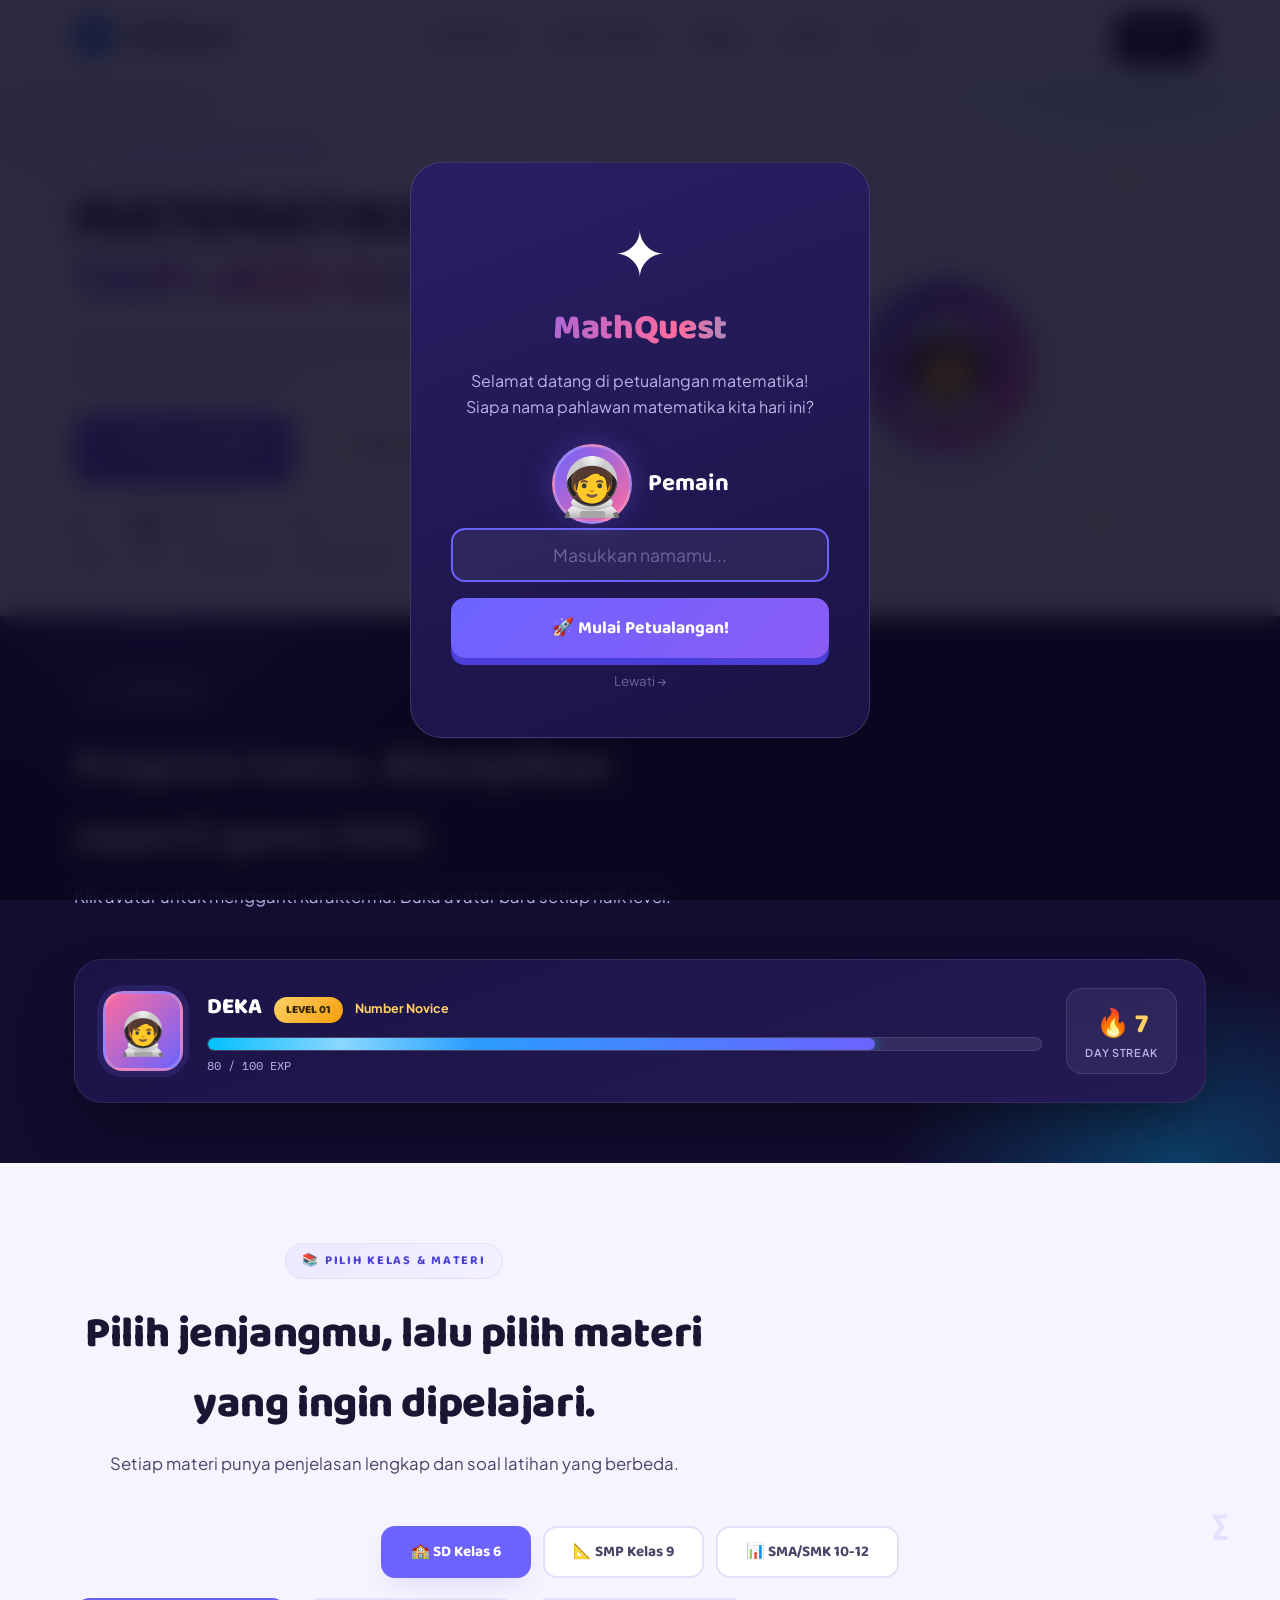
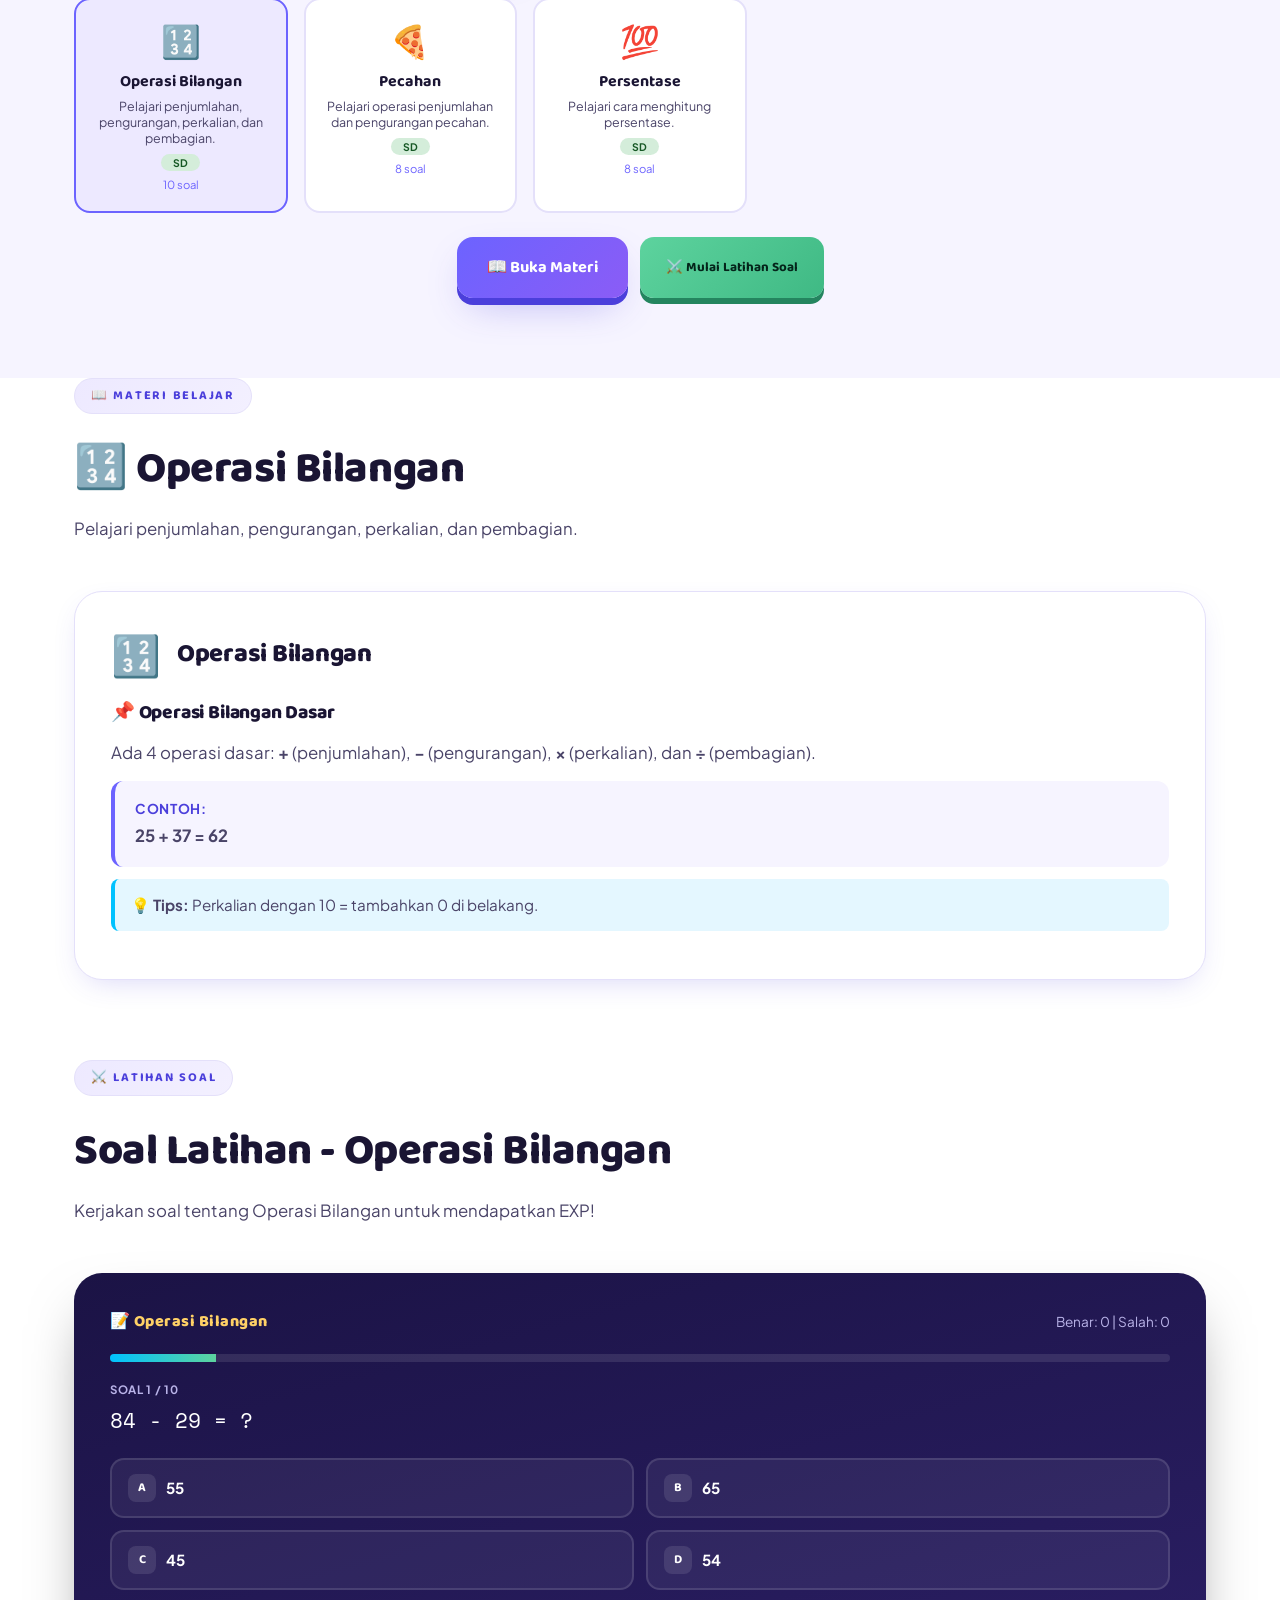
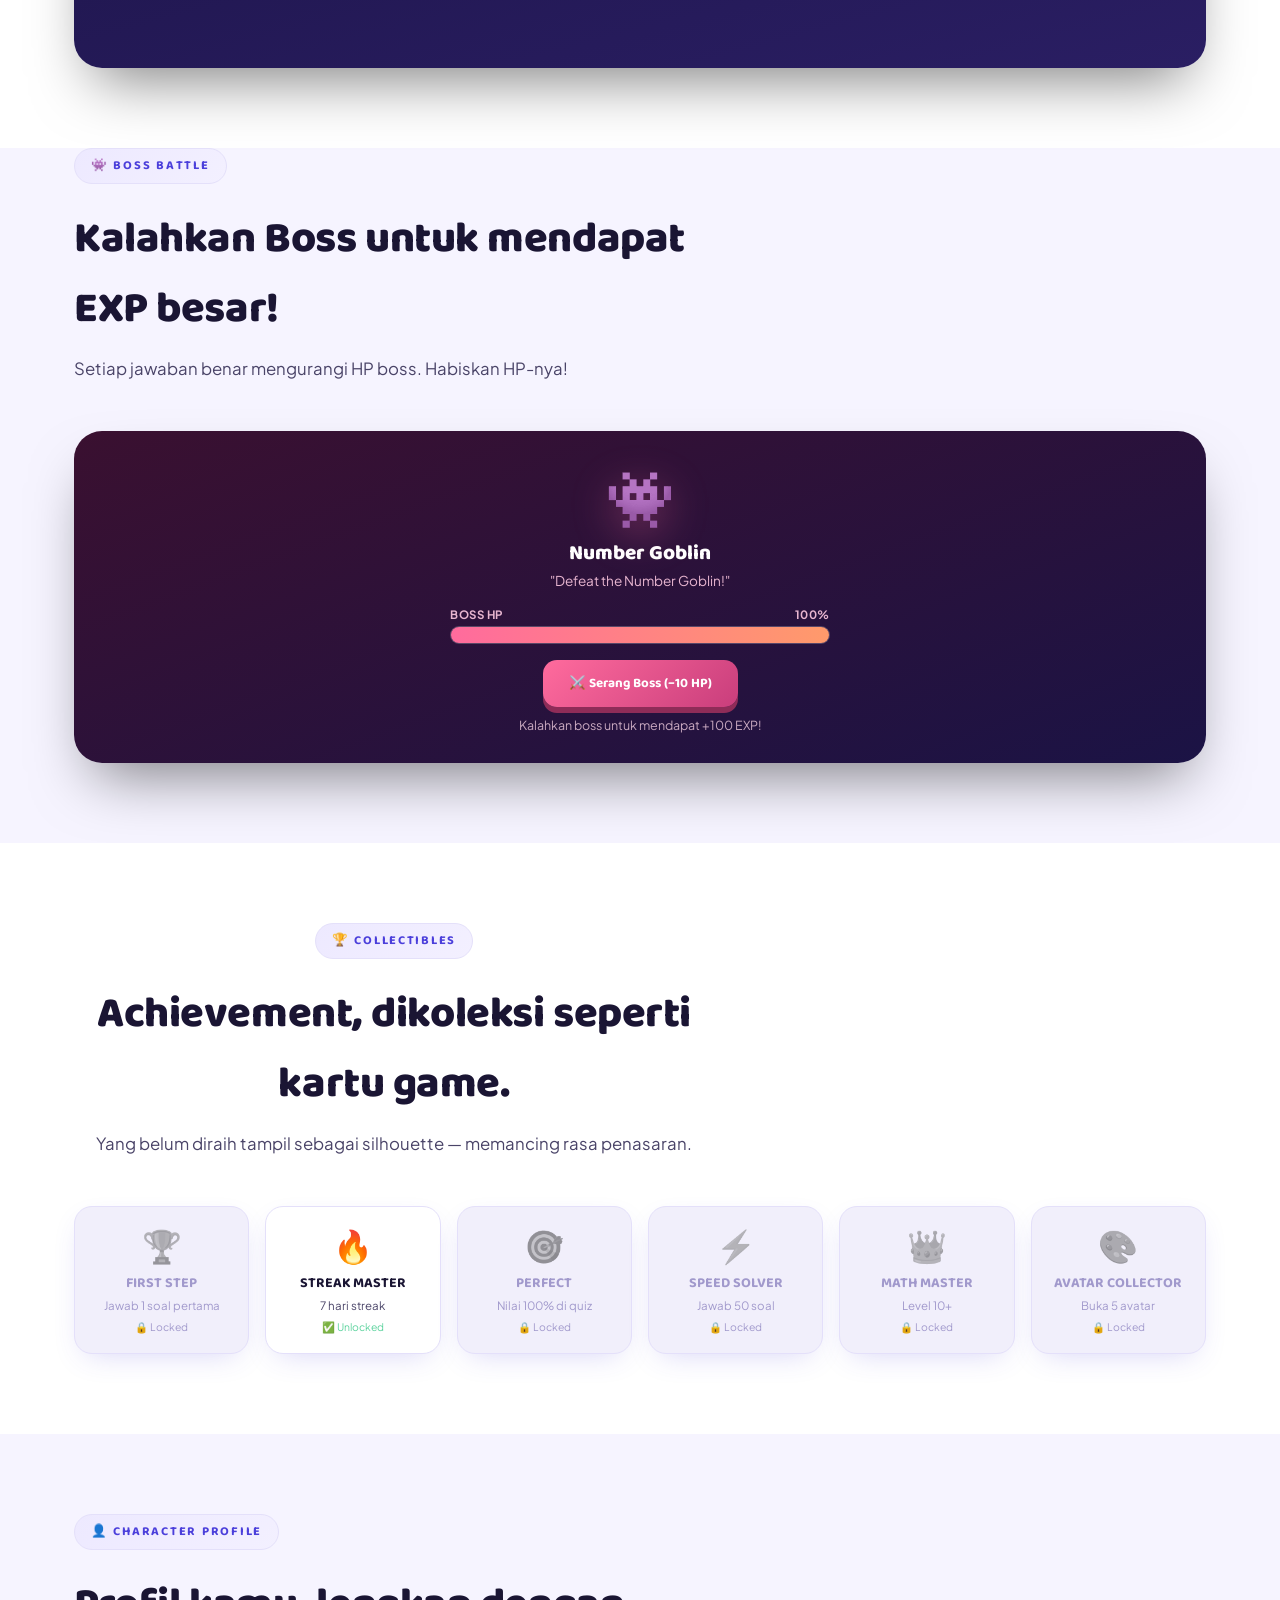
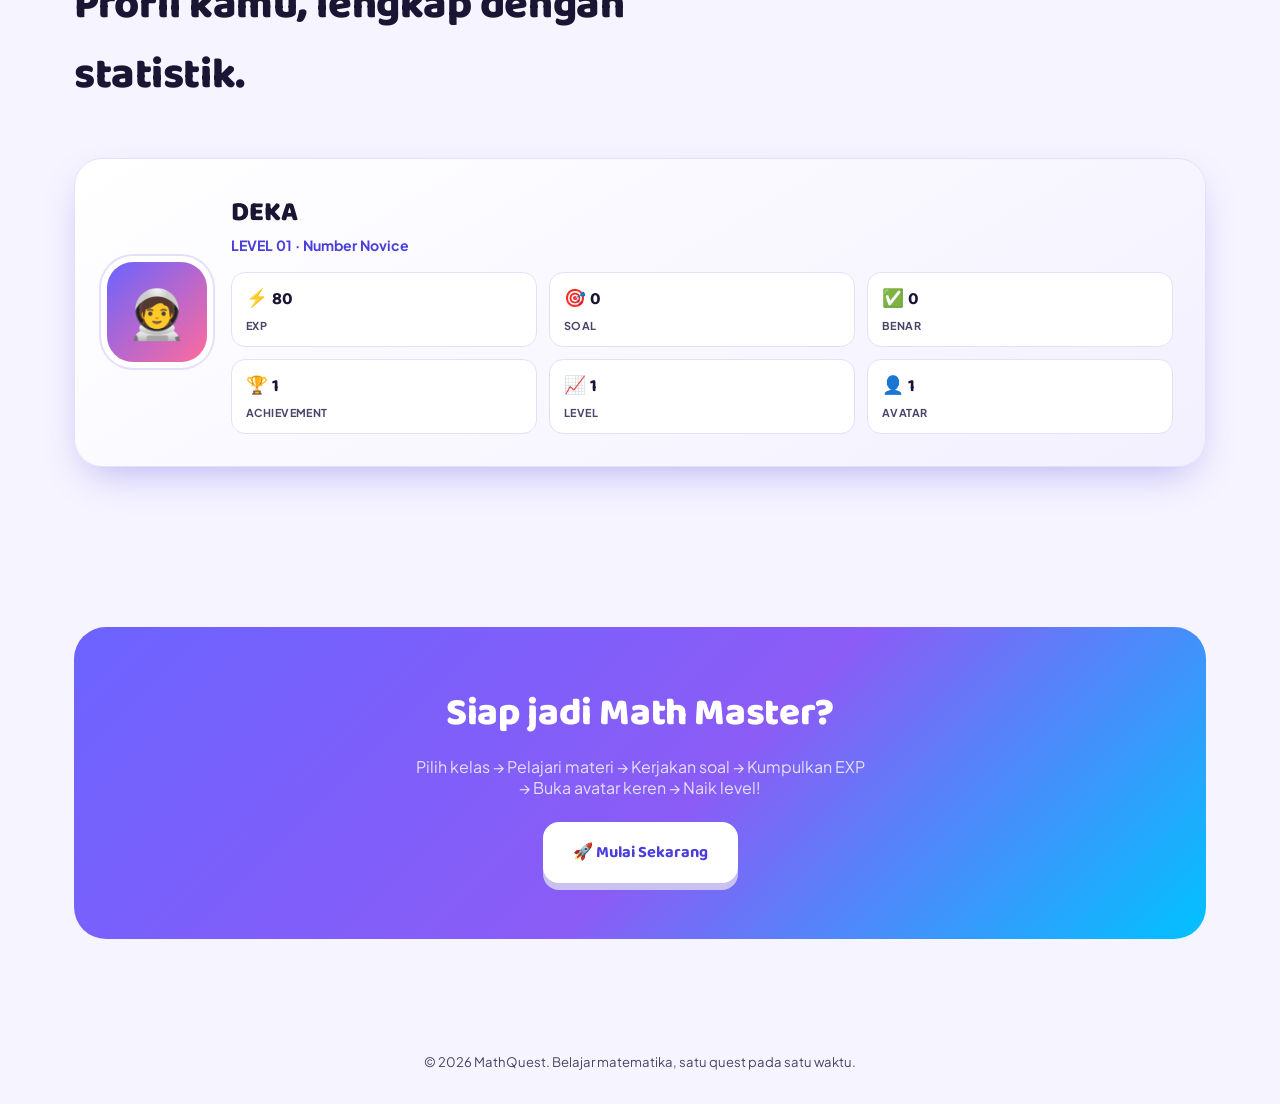
==== commit 7bcdf8db: "Update website" ====
--- a/mtk.html
+++ b/mtk.html
@@ -222,11 +222,6 @@
         .btn-danger:active {
             transform: translateY(4px);
             box-shadow: 0 2px 0 #8f2c58;
-        }
-
-        .btn-sm {
-            padding: 8px 16px;
-            font-size: .8rem;
         }
 
         .hidden {
@@ -2189,7 +2184,7 @@
         ];
 
         // ================================================================
-        // 2. MATERI & SOAL
+        // 2. MATERI & SOAL (disederhanakan agar tidak terlalu panjang)
         // ================================================================
 
         const MATERI_DATA = {
@@ -2197,44 +2192,34 @@
                 'sd1': {
                     name: 'Operasi Bilangan',
                     icon: '🔢',
-                    desc: 'Pelajari penjumlahan, pengurangan, perkalian, dan pembagian bilangan bulat.',
+                    desc: 'Pelajari penjumlahan, pengurangan, perkalian, dan pembagian.',
                     content: `
-                        <h3>📌 Apa itu Operasi Bilangan?</h3>
-                        <p>Operasi bilangan adalah cara kita menghitung dengan angka. Ada 4 operasi dasar:</p>
-                        <ul>
-                            <li><b>Penjumlahan (+)</b>: Menggabungkan dua atau lebih angka.</li>
-                            <li><b>Pengurangan (−)</b>: Mengambil sebagian dari angka.</li>
-                            <li><b>Perkalian (×)</b>: Penjumlahan berulang.</li>
-                            <li><b>Pembagian (÷)</b>: Membagi angka menjadi bagian yang sama.</li>
-                        </ul>
-                        <h3>📝 Contoh Soal</h3>
-                        <div class="contoh"><div class="label">Contoh 1:</div><p><b>25 + 37 = ?</b></p><p>Jawab: 25 + 37 = 62</p></div>
-                        <div class="contoh"><div class="label">Contoh 2:</div><p><b>84 - 29 = ?</b></p><p>Jawab: 84 - 29 = 55</p></div>
-                        <div class="tip">💡 <b>Tips:</b> Untuk perkalian dengan 10, cukup tambahkan nol di belakang angka.</div>
+                        <h3>📌 Operasi Bilangan Dasar</h3>
+                        <p>Ada 4 operasi dasar: <b>+</b> (penjumlahan), <b>−</b> (pengurangan), <b>×</b> (perkalian), dan <b>÷</b> (pembagian).</p>
+                        <div class="contoh"><div class="label">Contoh:</div><p><b>25 + 37 = 62</b></p></div>
+                        <div class="tip">💡 <b>Tips:</b> Perkalian dengan 10 = tambahkan 0 di belakang.</div>
                     `
                 },
                 'sd2': {
                     name: 'Pecahan',
                     icon: '🍕',
-                    desc: 'Pelajari penjumlahan, pengurangan, perkalian, dan pembagian pecahan.',
+                    desc: 'Pelajari operasi penjumlahan dan pengurangan pecahan.',
                     content: `
-                        <h3>📌 Apa itu Pecahan?</h3>
-                        <p>Pecahan adalah bagian dari keseluruhan. Pecahan ditulis sebagai <b>a/b</b>.</p>
-                        <div class="rumus">a/b + c/d = (a×d + c×b) / (b×d)</div>
-                        <div class="contoh"><div class="label">Contoh:</div><p><b>1/2 + 1/4 = ?</b></p><p>1/2 = 2/4, jadi 2/4 + 1/4 = 3/4</p></div>
-                        <div class="tip">💡 <b>Tips:</b> Untuk menjumlahkan pecahan, samakan penyebutnya terlebih dahulu!</div>
+                        <h3>📌 Pecahan</h3>
+                        <p>Pecahan adalah bagian dari keseluruhan: <b>a/b</b>.</p>
+                        <div class="contoh"><div class="label">Contoh:</div><p><b>1/2 + 1/4 = 3/4</b></p></div>
+                        <div class="tip">💡 <b>Tips:</b> Samakan penyebut sebelum menjumlahkan!</div>
                     `
                 },
                 'sd3': {
                     name: 'Persentase',
                     icon: '💯',
-                    desc: 'Pelajari cara menghitung persentase dalam kehidupan sehari-hari.',
+                    desc: 'Pelajari cara menghitung persentase.',
                     content: `
-                        <h3>📌 Apa itu Persentase?</h3>
-                        <p>Persentase adalah cara menyatakan pecahan dengan penyebut 100. Simbol persentase adalah <b>%</b>.</p>
-                        <div class="rumus">Persentase = (Nilai / Total) × 100%</div>
-                        <div class="contoh"><div class="label">Contoh:</div><p><b>25% dari 80 = ?</b></p><p>80 × 25/100 = 20</p></div>
-                        <div class="tip">💡 <b>Tips:</b> 50% = setengah, 25% = seperempat, 10% = sepersepuluh.</div>
+                        <h3>📌 Persentase</h3>
+                        <p>Persentase = (Nilai / Total) × 100%</p>
+                        <div class="contoh"><div class="label">Contoh:</div><p><b>25% dari 80 = 20</b></p></div>
+                        <div class="tip">💡 <b>Tips:</b> 50% = setengah, 25% = seperempat.</div>
                     `
                 }
             },
@@ -2242,13 +2227,12 @@
                 'smp1': {
                     name: 'Aljabar',
                     icon: '🧮',
-                    desc: 'Pelajari persamaan linear satu variabel dan cara menyelesaikannya.',
+                    desc: 'Pelajari persamaan linear satu variabel.',
                     content: `
-                        <h3>📌 Apa itu Aljabar?</h3>
+                        <h3>📌 Aljabar</h3>
                         <p>Aljabar menggunakan huruf untuk mewakili angka yang belum diketahui.</p>
-                        <div class="rumus">ax + b = c  →  x = (c - b) / a</div>
-                        <div class="contoh"><div class="label">Contoh:</div><p><b>2x + 6 = 16, berapakah x?</b></p><p>2x = 10 → x = 5</p></div>
-                        <div class="tip">💡 <b>Tips:</b> Pindahkan angka ke sisi lain dengan operasi kebalikannya!</div>
+                        <div class="rumus">ax + b = c → x = (c - b) / a</div>
+                        <div class="contoh"><div class="label">Contoh:</div><p><b>2x + 6 = 16 → x = 5</b></p></div>
                     `
                 },
                 'smp2': {
@@ -2258,21 +2242,18 @@
                     content: `
                         <h3>📌 Bangun Datar</h3>
                         <div class="rumus">Persegi: L = s², K = 4s</div>
-                        <div class="rumus">Persegi Panjang: L = p×l, K = 2(p+l)</div>
-                        <div class="rumus">Segitiga: L = ½×a×t</div>
                         <div class="rumus">Lingkaran: L = πr², K = 2πr</div>
-                        <div class="contoh"><div class="label">Contoh:</div><p><b>Luas persegi dengan sisi 8 cm adalah...</b></p><p>L = 8² = 64 cm²</p></div>
-                        <div class="tip">💡 <b>Tips:</b> π (pi) ≈ 3.14 atau 22/7</div>
+                        <div class="contoh"><div class="label">Contoh:</div><p><b>Luas persegi s=8cm → 64 cm²</b></p></div>
                     `
                 },
                 'smp3': {
                     name: 'Statistika',
                     icon: '📊',
-                    desc: 'Pelajari mean, median, dan modus dari sekumpulan data.',
+                    desc: 'Pelajari mean, median, dan modus.',
                     content: `
                         <h3>📌 Ukuran Pemusatan Data</h3>
-                        <ul><li><b>Mean</b>: Jumlah data ÷ Banyak data</li><li><b>Median</b>: Nilai tengah setelah data diurutkan</li><li><b>Modus</b>: Nilai yang paling sering muncul</li></ul>
-                        <div class="contoh"><div class="label">Contoh:</div><p><b>Data: 5, 7, 8, 6, 9. Mean?</b></p><p>(5+7+8+6+9)/5 = 35/5 = 7</p></div>
+                        <ul><li><b>Mean</b>: Jumlah data ÷ Banyak data</li><li><b>Median</b>: Nilai tengah</li><li><b>Modus</b>: Nilai paling sering</li></ul>
+                        <div class="contoh"><div class="label">Contoh:</div><p><b>Data 5,7,8,6,9 → Mean = 7</b></p></div>
                     `
                 }
             },
@@ -2280,123 +2261,113 @@
                 'sma1': {
                     name: 'Fungsi & Limit',
                     icon: '📈',
-                    desc: 'Pelajari konsep fungsi dan limit dalam matematika.',
+                    desc: 'Pelajari konsep fungsi dan limit.',
                     content: `
                         <h3>📌 Fungsi</h3>
-                        <p>Fungsi adalah hubungan antara input (x) dan output (f(x)).</p>
-                        <div class="rumus">f(x) = ax + b</div>
-                        <div class="rumus">lim (x→c) f(x) = L</div>
-                        <div class="contoh"><div class="label">Contoh:</div><p><b>f(x) = 2x + 3, f(5)?</b></p><p>f(5) = 2(5) + 3 = 13</p></div>
+                        <p>Fungsi: f(x) = ax + b</p>
+                        <div class="contoh"><div class="label">Contoh:</div><p><b>f(x)=2x+3, f(5)=13</b></p></div>
                     `
                 },
                 'sma2': {
                     name: 'Trigonometri',
                     icon: '🌀',
-                    desc: 'Pelajari sinus, cosinus, dan tangen pada segitiga siku-siku.',
+                    desc: 'Pelajari sinus, cosinus, dan tangen.',
                     content: `
-                        <h3>📌 Perbandingan Trigonometri</h3>
-                        <ul><li><b>sin θ</b> = depan / miring</li><li><b>cos θ</b> = samping / miring</li><li><b>tan θ</b> = depan / samping</li></ul>
+                        <h3>📌 Trigonometri</h3>
+                        <ul><li><b>sin θ</b> = depan/miring</li><li><b>cos θ</b> = samping/miring</li><li><b>tan θ</b> = depan/samping</li></ul>
                         <div class="rumus">sin 30° = 1/2, cos 60° = 1/2, tan 45° = 1</div>
                     `
                 },
                 'sma3': {
                     name: 'Matriks',
                     icon: '🧩',
-                    desc: 'Pelajari operasi dasar pada matriks.',
+                    desc: 'Pelajari operasi dasar matriks.',
                     content: `
                         <h3>📌 Matriks</h3>
-                        <p>Matriks adalah susunan bilangan dalam baris dan kolom.</p>
-                        <div class="rumus">A = [[a, b], [c, d]], det(A) = a×d - b×c</div>
-                        <div class="contoh"><div class="label">Contoh:</div><p><b>det [[1,2],[3,4]] = ?</b></p><p>det = 1×4 - 2×3 = -2</p></div>
+                        <div class="rumus">det [[a,b],[c,d]] = a×d - b×c</div>
+                        <div class="contoh"><div class="label">Contoh:</div><p><b>det [[1,2],[3,4]] = -2</b></p></div>
                     `
                 }
             }
         };
 
-        // Soal generators
+        // Soal generators (disederhanakan)
         function generateSoalSD1() {
             return [
-                { q: 'Berapakah 25 + 37?', o: ['62', '52', '72', '61'], c: 0, exp: '25 + 37 = 62' },
-                { q: 'Berapakah 84 - 29?', o: ['55', '65', '45', '54'], c: 0, exp: '84 - 29 = 55' },
-                { q: 'Berapakah 13 × 8?', o: ['94', '104', '114', '98'], c: 1, exp: '13 × 8 = 104' },
-                { q: 'Berapakah 96 ÷ 6?', o: ['14', '16', '18', '15'], c: 1, exp: '96 ÷ 6 = 16' },
-                { q: 'Berapakah 7 × 9 + 8?', o: ['71', '72', '73', '63'], c: 0, exp: '7×9=63, 63+8=71' },
-                { q: 'Berapakah (15 + 5) ÷ 4?', o: ['4', '5', '6', '3'], c: 1, exp: '15+5=20, 20÷4=5' },
-                { q: 'Berapakah 2/3 + 1/3?', o: ['1', '2/3', '3/6', '1/3'], c: 0, exp: '2/3+1/3=3/3=1' },
-                { q: 'Berapakah 3/4 - 1/4?', o: ['1/2', '1/4', '2/4', '3/8'], c: 0, exp: '3/4-1/4=2/4=1/2' },
-                { q: 'Berapakah 15% dari 200?', o: ['20', '30', '40', '25'], c: 1, exp: '200×15/100=30' },
-                { q: 'Berapakah 120 × 5?', o: ['500', '600', '700', '550'], c: 1, exp: '120×5=600' },
+                { q: '25 + 37 = ?', o: ['62', '52', '72', '61'], c: 0, exp: '25 + 37 = 62' },
+                { q: '84 - 29 = ?', o: ['55', '65', '45', '54'], c: 0, exp: '84 - 29 = 55' },
+                { q: '13 × 8 = ?', o: ['94', '104', '114', '98'], c: 1, exp: '13 × 8 = 104' },
+                { q: '96 ÷ 6 = ?', o: ['14', '16', '18', '15'], c: 1, exp: '96 ÷ 6 = 16' },
+                { q: '7 × 9 + 8 = ?', o: ['71', '72', '73', '63'], c: 0, exp: '7×9=63, 63+8=71' },
+                { q: '(15 + 5) ÷ 4 = ?', o: ['4', '5', '6', '3'], c: 1, exp: '15+5=20, 20÷4=5' },
+                { q: '2/3 + 1/3 = ?', o: ['1', '2/3', '3/6', '1/3'], c: 0, exp: '2/3+1/3=3/3=1' },
+                { q: '3/4 - 1/4 = ?', o: ['1/2', '1/4', '2/4', '3/8'], c: 0, exp: '3/4-1/4=2/4=1/2' },
+                { q: '15% dari 200 = ?', o: ['20', '30', '40', '25'], c: 1, exp: '200×15/100=30' },
+                { q: '120 × 5 = ?', o: ['500', '600', '700', '550'], c: 1, exp: '120×5=600' },
             ];
         }
 
         function generateSoalSD2() {
             return [
-                { q: 'Berapakah 1/2 + 1/4?', o: ['2/4', '3/4', '1/4', '2/6'], c: 1, exp: '1/2=2/4, 2/4+1/4=3/4' },
-                { q: 'Berapakah 3/5 - 1/5?', o: ['2/5', '2/10', '4/5', '1/5'], c: 0, exp: '3/5-1/5=2/5' },
-                { q: 'Berapakah 2/3 × 3/4?', o: ['6/12', '1/2', '5/7', '3/6'], c: 1, exp: '2/3×3/4=6/12=1/2' },
-                { q: 'Berapakah 2/3 ÷ 4/5?', o: ['8/15', '10/12', '5/6', '3/4'], c: 2, exp: '2/3÷4/5=2/3×5/4=10/12=5/6' },
-                { q: 'Berapakah 1 1/2 + 2 1/3?', o: ['3 5/6', '3 1/5', '4 1/6', '3 2/5'], c: 0,
+                { q: '1/2 + 1/4 = ?', o: ['2/4', '3/4', '1/4', '2/6'], c: 1, exp: '1/2=2/4, 2/4+1/4=3/4' },
+                { q: '3/5 - 1/5 = ?', o: ['2/5', '2/10', '4/5', '1/5'], c: 0, exp: '3/5-1/5=2/5' },
+                { q: '2/3 × 3/4 = ?', o: ['6/12', '1/2', '5/7', '3/6'], c: 1, exp: '2/3×3/4=6/12=1/2' },
+                { q: '2/3 ÷ 4/5 = ?', o: ['8/15', '10/12', '5/6', '3/4'], c: 2, exp: '2/3÷4/5=2/3×5/4=10/12=5/6' },
+                { q: '1 1/2 + 2 1/3 = ?', o: ['3 5/6', '3 1/5', '4 1/6', '3 2/5'], c: 0,
                     exp: '1 1/2=3/2, 2 1/3=7/3, 3/2+7/3=9/6+14/6=23/6=3 5/6' },
-                { q: 'Berapakah 2 1/4 - 1 1/2?', o: ['3/4', '1/4', '1 3/4', '2/4'], c: 0,
+                { q: '2 1/4 - 1 1/2 = ?', o: ['3/4', '1/4', '1 3/4', '2/4'], c: 0,
                     exp: '2 1/4=9/4, 1 1/2=3/2=6/4, 9/4-6/4=3/4' },
-                { q: 'Berapakah 3/8 + 5/8?', o: ['1', '6/8', '7/8', '1/2'], c: 0, exp: '3/8+5/8=8/8=1' },
-                { q: 'Berapakah 7/10 - 3/10?', o: ['2/5', '5/10', '3/5', '2/10'], c: 0, exp: '7/10-3/10=4/10=2/5' },
+                { q: '3/8 + 5/8 = ?', o: ['1', '6/8', '7/8', '1/2'], c: 0, exp: '3/8+5/8=8/8=1' },
+                { q: '7/10 - 3/10 = ?', o: ['2/5', '5/10', '3/5', '2/10'], c: 0, exp: '7/10-3/10=4/10=2/5' },
             ];
         }
 
         function generateSoalSD3() {
             return [
-                { q: 'Berapakah 25% dari 80?', o: ['15', '20', '25', '30'], c: 1, exp: '80×25/100=20' },
-                { q: 'Berapakah 10% dari 250?', o: ['15', '20', '25', '30'], c: 2, exp: '250×10/100=25' },
-                { q: 'Berapakah 50% dari 360?', o: ['160', '170', '180', '190'], c: 2, exp: '360×50/100=180' },
-                { q: 'Berapakah 75% dari 120?', o: ['80', '85', '90', '95'], c: 2, exp: '120×75/100=90' },
-                { q: 'Berapakah 15% dari 300?', o: ['35', '40', '45', '50'], c: 2, exp: '300×15/100=45' },
-                { q: 'Berapakah 5% dari 600?', o: ['20', '25', '30', '35'], c: 2, exp: '600×5/100=30' },
-                { q: 'Berapakah 120% dari 50?', o: ['50', '55', '60', '65'], c: 2, exp: '50×120/100=60' },
-                { q: 'Berapakah 8% dari 150?', o: ['10', '11', '12', '13'], c: 2, exp: '150×8/100=12' },
+                { q: '25% dari 80 = ?', o: ['15', '20', '25', '30'], c: 1, exp: '80×25/100=20' },
+                { q: '10% dari 250 = ?', o: ['15', '20', '25', '30'], c: 2, exp: '250×10/100=25' },
+                { q: '50% dari 360 = ?', o: ['160', '170', '180', '190'], c: 2, exp: '360×50/100=180' },
+                { q: '75% dari 120 = ?', o: ['80', '85', '90', '95'], c: 2, exp: '120×75/100=90' },
+                { q: '15% dari 300 = ?', o: ['35', '40', '45', '50'], c: 2, exp: '300×15/100=45' },
+                { q: '5% dari 600 = ?', o: ['20', '25', '30', '35'], c: 2, exp: '600×5/100=30' },
+                { q: '120% dari 50 = ?', o: ['50', '55', '60', '65'], c: 2, exp: '50×120/100=60' },
+                { q: '8% dari 150 = ?', o: ['10', '11', '12', '13'], c: 2, exp: '150×8/100=12' },
             ];
         }
 
         function generateSoalSMP1() {
             return [
-                { q: 'Jika 2x + 6 = 16, berapakah x?', o: ['3', '4', '5', '6'], c: 2, exp: '2x=10 → x=5' },
-                { q: 'Jika 3x - 7 = 14, berapakah x?', o: ['5', '6', '7', '8'], c: 2, exp: '3x=21 → x=7' },
-                { q: 'Jika 4x + 5 = 25, berapakah x?', o: ['4', '5', '6', '7'], c: 1, exp: '4x=20 → x=5' },
-                { q: 'Jika 5x - 3 = 22, berapakah x?', o: ['4', '5', '6', '7'], c: 1, exp: '5x=25 → x=5' },
-                { q: 'Jika 2x + 3x = 25, berapakah x?', o: ['3', '4', '5', '6'], c: 2, exp: '5x=25 → x=5' },
-                { q: 'Jika 6x - 4 = 2x + 12, berapakah x?', o: ['2', '3', '4', '5'], c: 2, exp: '4x=16 → x=4' },
-                { q: 'Jika x/3 + 2 = 7, berapakah x?', o: ['12', '13', '14', '15'], c: 3, exp: 'x/3=5 → x=15' },
-                { q: 'Jika 2x/3 = 8, berapakah x?', o: ['10', '11', '12', '13'], c: 2, exp: '2x=24 → x=12' },
+                { q: '2x + 6 = 16, x = ?', o: ['3', '4', '5', '6'], c: 2, exp: '2x=10 → x=5' },
+                { q: '3x - 7 = 14, x = ?', o: ['5', '6', '7', '8'], c: 2, exp: '3x=21 → x=7' },
+                { q: '4x + 5 = 25, x = ?', o: ['4', '5', '6', '7'], c: 1, exp: '4x=20 → x=5' },
+                { q: '5x - 3 = 22, x = ?', o: ['4', '5', '6', '7'], c: 1, exp: '5x=25 → x=5' },
+                { q: '2x + 3x = 25, x = ?', o: ['3', '4', '5', '6'], c: 2, exp: '5x=25 → x=5' },
+                { q: '6x - 4 = 2x + 12, x = ?', o: ['2', '3', '4', '5'], c: 2, exp: '4x=16 → x=4' },
+                { q: 'x/3 + 2 = 7, x = ?', o: ['12', '13', '14', '15'], c: 3, exp: 'x/3=5 → x=15' },
+                { q: '2x/3 = 8, x = ?', o: ['10', '11', '12', '13'], c: 2, exp: '2x=24 → x=12' },
             ];
         }
 
         function generateSoalSMP2() {
             return [
-                { q: 'Luas persegi dengan sisi 8 cm adalah...', o: ['48 cm²', '56 cm²', '64 cm²', '72 cm²'], c: 2,
-                    exp: 'L=s²=8²=64 cm²' },
-                { q: 'Keliling persegi panjang p=12cm, l=5cm adalah...', o: ['30 cm', '32 cm', '34 cm', '36 cm'], c: 2,
-                    exp: 'K=2(12+5)=34 cm' },
-                { q: 'Luas segitiga alas 10cm, tinggi 6cm adalah...', o: ['25 cm²', '30 cm²', '35 cm²', '40 cm²'], c: 1,
-                    exp: 'L=½×10×6=30 cm²' },
-                { q: 'Luas lingkaran r=7cm (π=22/7) adalah...', o: ['143 cm²', '150 cm²', '154 cm²', '160 cm²'], c: 2,
-                    exp: 'L=22/7×7²=154 cm²' },
-                { q: 'Keliling lingkaran r=14cm (π=22/7) adalah...', o: ['66 cm', '77 cm', '88 cm', '99 cm'], c: 2,
-                    exp: 'K=2×22/7×14=88 cm' },
-                { q: 'Volume kubus rusuk 5cm adalah...', o: ['100 cm³', '115 cm³', '125 cm³', '135 cm³'], c: 2,
-                    exp: 'V=5³=125 cm³' },
-                { q: 'Luas permukaan balok 6×4×3 cm adalah...', o: ['88 cm²', '98 cm²', '108 cm²', '118 cm²'], c: 2,
-                    exp: 'L=2(24+18+12)=108 cm²' },
+                { q: 'Luas persegi s=8cm?', o: ['48', '56', '64', '72'], c: 2, exp: 'L=8²=64 cm²' },
+                { q: 'Keliling persegi panjang 12×5?', o: ['30', '32', '34', '36'], c: 2, exp: 'K=2(12+5)=34 cm' },
+                { q: 'Luas segitiga a=10, t=6?', o: ['25', '30', '35', '40'], c: 1, exp: 'L=½×10×6=30 cm²' },
+                { q: 'Luas lingkaran r=7 (π=22/7)?', o: ['143', '150', '154', '160'], c: 2, exp: 'L=22/7×7²=154 cm²' },
+                { q: 'Keliling lingkaran r=14 (π=22/7)?', o: ['66', '77', '88', '99'], c: 2, exp: 'K=2×22/7×14=88 cm' },
+                { q: 'Volume kubus s=5?', o: ['100', '115', '125', '135'], c: 2, exp: 'V=5³=125 cm³' },
+                { q: 'Luas permukaan balok 6×4×3?', o: ['88', '98', '108', '118'], c: 2, exp: 'L=2(24+18+12)=108 cm²' },
             ];
         }
 
         function generateSoalSMP3() {
             return [
-                { q: 'Data: 5,7,8,6,9. Mean?', o: ['6', '7', '8', '9'], c: 1, exp: '(5+7+8+6+9)/5=35/5=7' },
-                { q: 'Data: 3,4,5,5,6,7. Median?', o: ['4', '5', '5.5', '6'], c: 1, exp: 'Urutan: 3,4,5,5,6,7 → median=5' },
-                { q: 'Data: 2,3,3,4,4,4,5. Modus?', o: ['2', '3', '4', '5'], c: 2, exp: 'Nilai terbanyak adalah 4' },
-                { q: 'Data: 10,12,14,16,18. Mean?', o: ['12', '13', '14', '15'], c: 2, exp: '(10+12+14+16+18)/5=70/5=14' },
-                { q: 'Data: 1,2,2,3,3,3,4,4. Modus?', o: ['1', '2', '3', '4'], c: 2, exp: 'Nilai terbanyak adalah 3' },
-                { q: 'Data: 5,6,7,8,9,10. Median?', o: ['6.5', '7', '7.5', '8'], c: 2, exp: 'Median=(7+8)/2=7.5' },
+                { q: 'Mean 5,7,8,6,9?', o: ['6', '7', '8', '9'], c: 1, exp: '(5+7+8+6+9)/5=35/5=7' },
+                { q: 'Median 3,4,5,5,6,7?', o: ['4', '5', '5.5', '6'], c: 1, exp: 'Urutan: 3,4,5,5,6,7 → median=5' },
+                { q: 'Modus 2,3,3,4,4,4,5?', o: ['2', '3', '4', '5'], c: 2, exp: 'Nilai terbanyak adalah 4' },
+                { q: 'Mean 10,12,14,16,18?', o: ['12', '13', '14', '15'], c: 2, exp: '(10+12+14+16+18)/5=70/5=14' },
+                { q: 'Modus 1,2,2,3,3,3,4,4?', o: ['1', '2', '3', '4'], c: 2, exp: 'Nilai terbanyak adalah 3' },
+                { q: 'Median 5,6,7,8,9,10?', o: ['6.5', '7', '7.5', '8'], c: 2, exp: 'Median=(7+8)/2=7.5' },
             ];
         }
 
@@ -2404,7 +2375,7 @@
             return [
                 { q: 'f(x)=2x+3, f(5)=?', o: ['10', '11', '12', '13'], c: 3, exp: 'f(5)=2(5)+3=13' },
                 { q: 'f(x)=x²-4, f(3)=?', o: ['3', '4', '5', '6'], c: 2, exp: 'f(3)=9-4=5' },
-                { q: 'f(g(2)) jika f(x)=3x-2, g(x)=x+1?', o: ['5', '6', '7', '8'], c: 2, exp: 'g(2)=3, f(3)=7' },
+                { q: 'f(g(2)) f=3x-2, g=x+1?', o: ['5', '6', '7', '8'], c: 2, exp: 'g(2)=3, f(3)=7' },
                 { q: 'lim x→2 (x²+3x-2)=?', o: ['6', '7', '8', '9'], c: 2, exp: '4+6-2=8' },
                 { q: 'lim x→1 (x²-1)/(x-1)=?', o: ['0', '1', '2', '3'], c: 2, exp: '(x²-1)/(x-1)=x+1, limit=2' },
                 { q: 'f(x)=x³-2x, f(-1)=?', o: ['0', '1', '2', '3'], c: 1, exp: '(-1)³-2(-1)=-1+2=1' },
@@ -2416,7 +2387,7 @@
                 { q: 'sin 30° = ?', o: ['0', '1/2', '1/√2', '√3/2'], c: 1, exp: 'sin 30°=1/2' },
                 { q: 'cos 60° = ?', o: ['0', '1/2', '1/√2', '√3/2'], c: 1, exp: 'cos 60°=1/2' },
                 { q: 'tan 45° = ?', o: ['0', '1/2', '1', '√3'], c: 2, exp: 'tan 45°=1' },
-                { q: 'sin θ=3/5, cos θ=? (sudut lancip)', o: ['2/5', '3/5', '4/5', '5/4'], c: 2,
+                { q: 'sin θ=3/5, cos θ=?', o: ['2/5', '3/5', '4/5', '5/4'], c: 2,
                     exp: 'cos²θ=1-(3/5)²=16/25, cosθ=4/5' },
                 { q: 'sin 45° = ?', o: ['0', '1/2', '1/√2', '√3/2'], c: 2, exp: 'sin 45°=1/√2' },
                 { q: 'cos 30° = ?', o: ['0', '1/2', '1/√2', '√3/2'], c: 3, exp: 'cos 30°=√3/2' },
@@ -2434,8 +2405,8 @@
                         'Matriks Segitiga'
                     ], c: 1, exp: 'Matriks identitas 2×2' },
                 { q: 'det [[2,1],[4,3]] = ?', o: ['1', '2', '3', '4'], c: 1, exp: 'det=2×3-1×4=2' },
-                { q: 'A+B dengan A=[[1,2],[3,4]], B=[[5,6],[7,8]]', o: ['[[6,8],[10,12]]', '[[5,12],[21,32]]',
-                        '[[6,8],[8,10]]', '[[4,6],[8,10]]'
+                { q: 'A+B [[1,2],[3,4]]+[[5,6],[7,8]]', o: ['[[6,8],[10,12]]', '[[5,12],[21,32]]', '[[6,8],[8,10]]',
+                        '[[4,6],[8,10]]'
                     ], c: 0, exp: 'A+B=[[6,8],[10,12]]' },
             ];
         }
@@ -2491,7 +2462,6 @@
         const $$ = (s) => document.querySelectorAll(s);
 
         const dom = {
-            // Onboarding
             onboardingOverlay: $('#onboardingOverlay'),
             onboardingNameInput: $('#onboardingNameInput'),
             onboardingStartBtn: $('#onboardingStartBtn'),
@@ -2506,7 +2476,6 @@
             heroAvatar: $('#heroAvatarDisplay'),
 
             hudAvatar: $('#hudAvatar'),
-            hudAvatarLock: $('#hudAvatarLock'),
             hudName: $('#hudName'),
             hudLevel: $('#hudLevel'),
             hudTitle: $('#hudTitle'),
@@ -2655,19 +2624,16 @@
         function startOnboarding() {
             dom.onboardingOverlay.classList.remove('hidden');
 
-            // Update preview on input
             dom.onboardingNameInput.addEventListener('input', function() {
                 const name = this.value.trim() || 'Pemain';
                 dom.onboardingNamePreview.textContent = name;
             });
 
-            // Start button
             dom.onboardingStartBtn.addEventListener('click', function() {
                 const name = dom.onboardingNameInput.value.trim() || 'Pemain';
                 completeOnboarding(name);
             });
 
-            // Enter key
             dom.onboardingNameInput.addEventListener('keydown', function(e) {
                 if (e.key === 'Enter') {
                     const name = this.value.trim() || 'Pemain';
@@ -2675,12 +2641,10 @@
                 }
             });
 
-            // Skip button
             dom.onboardingSkipBtn.addEventListener('click', function() {
                 completeOnboarding('Pemain');
             });
 
-            // Focus input
             setTimeout(() => dom.onboardingNameInput.focus(), 300);
         }
 
@@ -2689,10 +2653,8 @@
             state.isOnboarded = true;
             dom.onboardingOverlay.classList.add('hidden');
             updateUI();
-            // Show welcome message
             setTimeout(() => {
-                const msg = `Selamat datang, ${name}! 🎉\nMulai petualangan matematikamu sekarang!`;
-                alert(msg);
+                alert(`Selamat datang, ${name}! 🎉\nMulai petualangan matematikamu sekarang!`);
             }, 400);
         }
 
@@ -2707,6 +2669,15 @@
             const avatarCount = getAvatarCount();
             const unlockedAvatars = getUnlockedAvatars();
 
+            // Pastikan avatar yang dipakai sudah terbuka
+            if (!isAvatarUnlocked(state.avatar)) {
+                if (unlockedAvatars.length > 0) {
+                    state.avatar = unlockedAvatars[0];
+                } else {
+                    state.avatar = '🧑‍🚀';
+                }
+            }
+
             // Hero
             dom.heroLevel.textContent = state.level;
             dom.heroExp.textContent = state.exp;
@@ -2716,14 +2687,6 @@
 
             // HUD
             dom.hudAvatar.textContent = state.avatar;
-            if (!isAvatarUnlocked(state.avatar)) {
-                if (unlockedAvatars.length > 0) {
-                    state.avatar = unlockedAvatars[0];
-                    dom.hudAvatar.textContent = state.avatar;
-                    dom.heroAvatar.textContent = state.avatar;
-                    dom.profileAvatar.textContent = state.avatar;
-                }
-            }
             dom.hudName.textContent = state.name;
             dom.hudLevel.textContent = `LEVEL ${String(state.level).padStart(2, '0')}`;
             dom.hudTitle.textContent = data ? data.title : 'Number Novice';
@@ -2769,7 +2732,6 @@
             renderMaterials();
             renderAvatarGrid();
 
-            // Update onboarding preview if not onboarded
             if (!state.isOnboarded) {
                 dom.onboardingAvatarPreview.textContent = state.avatar;
             }
@@ -2872,15 +2834,23 @@
 
             dom.avatarGrid.innerHTML = html;
 
+            // Event listener untuk klik avatar
             dom.avatarGrid.querySelectorAll('.avatar-option').forEach(el => {
                 el.addEventListener('click', function() {
                     if (this.classList.contains('locked')) return;
+                    // Hapus active dari semua
                     dom.avatarGrid.querySelectorAll('.avatar-option').forEach(b => b.classList.remove('active'));
+                    // Aktifkan yang diklik
                     this.classList.add('active');
-                    dom.customAvatarPreview.textContent = this.dataset.avatar;
+                    // Update preview custom avatar
+                    const avatar = this.dataset.avatar;
+                    dom.customAvatarPreview.textContent = avatar;
+                    // Simpan sementara untuk dipilih nanti
+                    dom.avatarGrid._selected = avatar;
                 });
             });
 
+            // Custom avatar preview
             dom.customAvatarInput.addEventListener('input', function() {
                 const val = this.value.trim() || '😎';
                 dom.customAvatarPreview.textContent = val.slice(0, 2);
@@ -3192,24 +3162,45 @@
 
             dom.quizResetBtn.addEventListener('click', resetQuiz);
 
+            // === AVATAR - Perbaikan utama ada di sini ===
             dom.hudAvatar.addEventListener('click', openAvatarModal);
 
+            // Tombol "Pilih Avatar" di modal
             dom.avatarCloseBtn.addEventListener('click', function() {
+                // Ambil avatar yang dipilih dari yang active di grid
                 const selected = dom.avatarGrid.querySelector('.avatar-option.active');
-                if (selected) state.avatar = selected.dataset.avatar;
+                if (selected) {
+                    state.avatar = selected.dataset.avatar;
+                    updateUI();
+                } else {
+                    // Jika tidak ada yang dipilih, gunakan yang pertama tidak terkunci
+                    const firstUnlocked = dom.avatarGrid.querySelector('.avatar-option:not(.locked)');
+                    if (firstUnlocked) {
+                        state.avatar = firstUnlocked.dataset.avatar;
+                        updateUI();
+                    }
+                }
                 closeAvatarModal();
-                updateUI();
             });
 
-            dom.avatarModal.addEventListener('click', function(e) { if (e.target === this) closeAvatarModal(); });
-
+            // Klik di luar modal untuk close
+            dom.avatarModal.addEventListener('click', function(e) {
+                if (e.target === this) closeAvatarModal();
+            });
+
+            // Custom avatar
             dom.addCustomAvatarBtn.addEventListener('click', addCustomAvatar);
-            dom.customAvatarInput.addEventListener('keydown', function(e) { if (e.key === 'Enter') addCustomAvatar(); });
-
+            dom.customAvatarInput.addEventListener('keydown', function(e) {
+                if (e.key === 'Enter') addCustomAvatar();
+            });
+
+            // Level modal
             dom.levelModalClose.addEventListener('click', function() { dom.levelModal.classList.remove('show'); });
-            dom.levelModal.addEventListener('click', function(e) { if (e.target === this) dom.levelModal.classList.remove(
-                    'show'); });
-
+            dom.levelModal.addEventListener('click', function(e) {
+                if (e.target === this) dom.levelModal.classList.remove('show');
+            });
+
+            // Boss attack
             dom.bossAttackBtn.addEventListener('click', function() {
                 if (state.bossHP <= 0 || state.bossDefeated) return;
                 state.bossHP = Math.max(0, state.bossHP - 10);
@@ -3238,10 +3229,8 @@
         // ================================================================
 
         function init() {
-            // Start with onboarding
             startOnboarding();
 
-            // Set initial state
             state.exp = 80;
             state.unlockedAchievements = [];
             state.unlockedAvatars = ['🧑‍🚀'];
